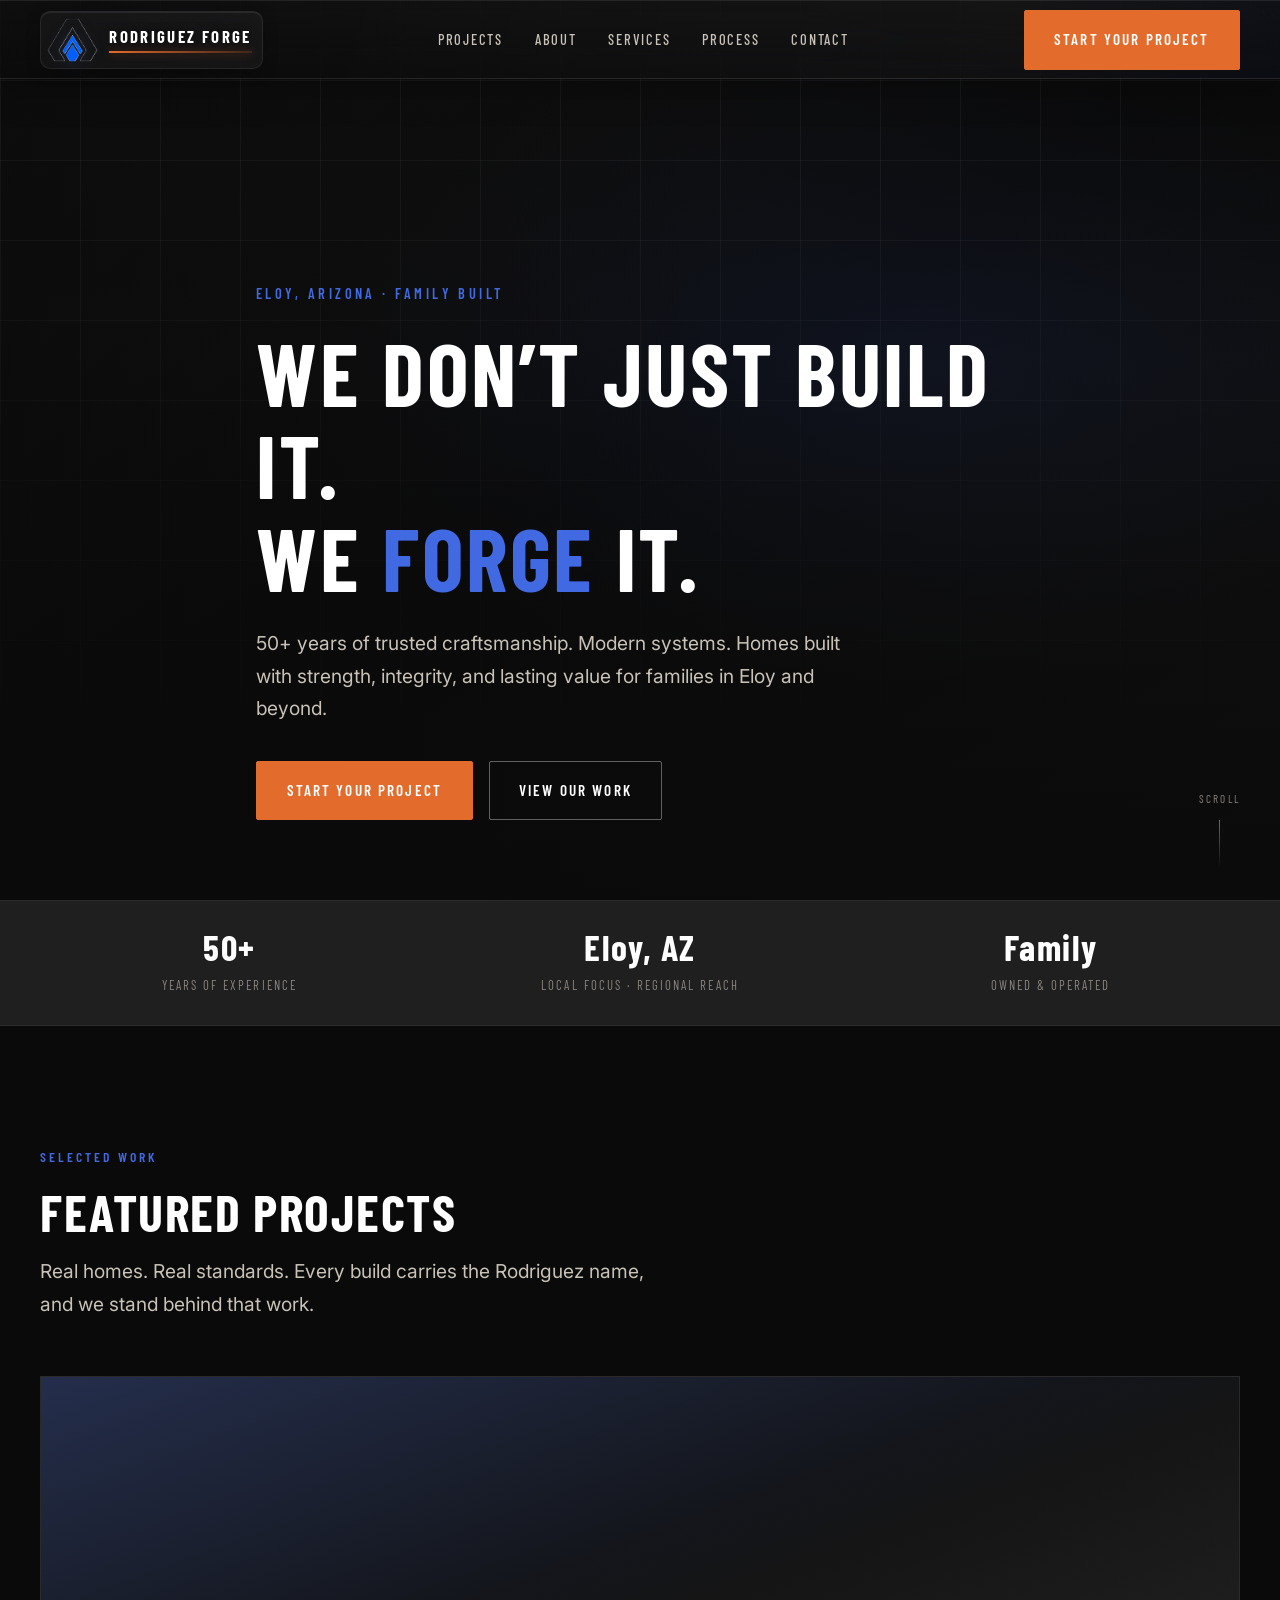
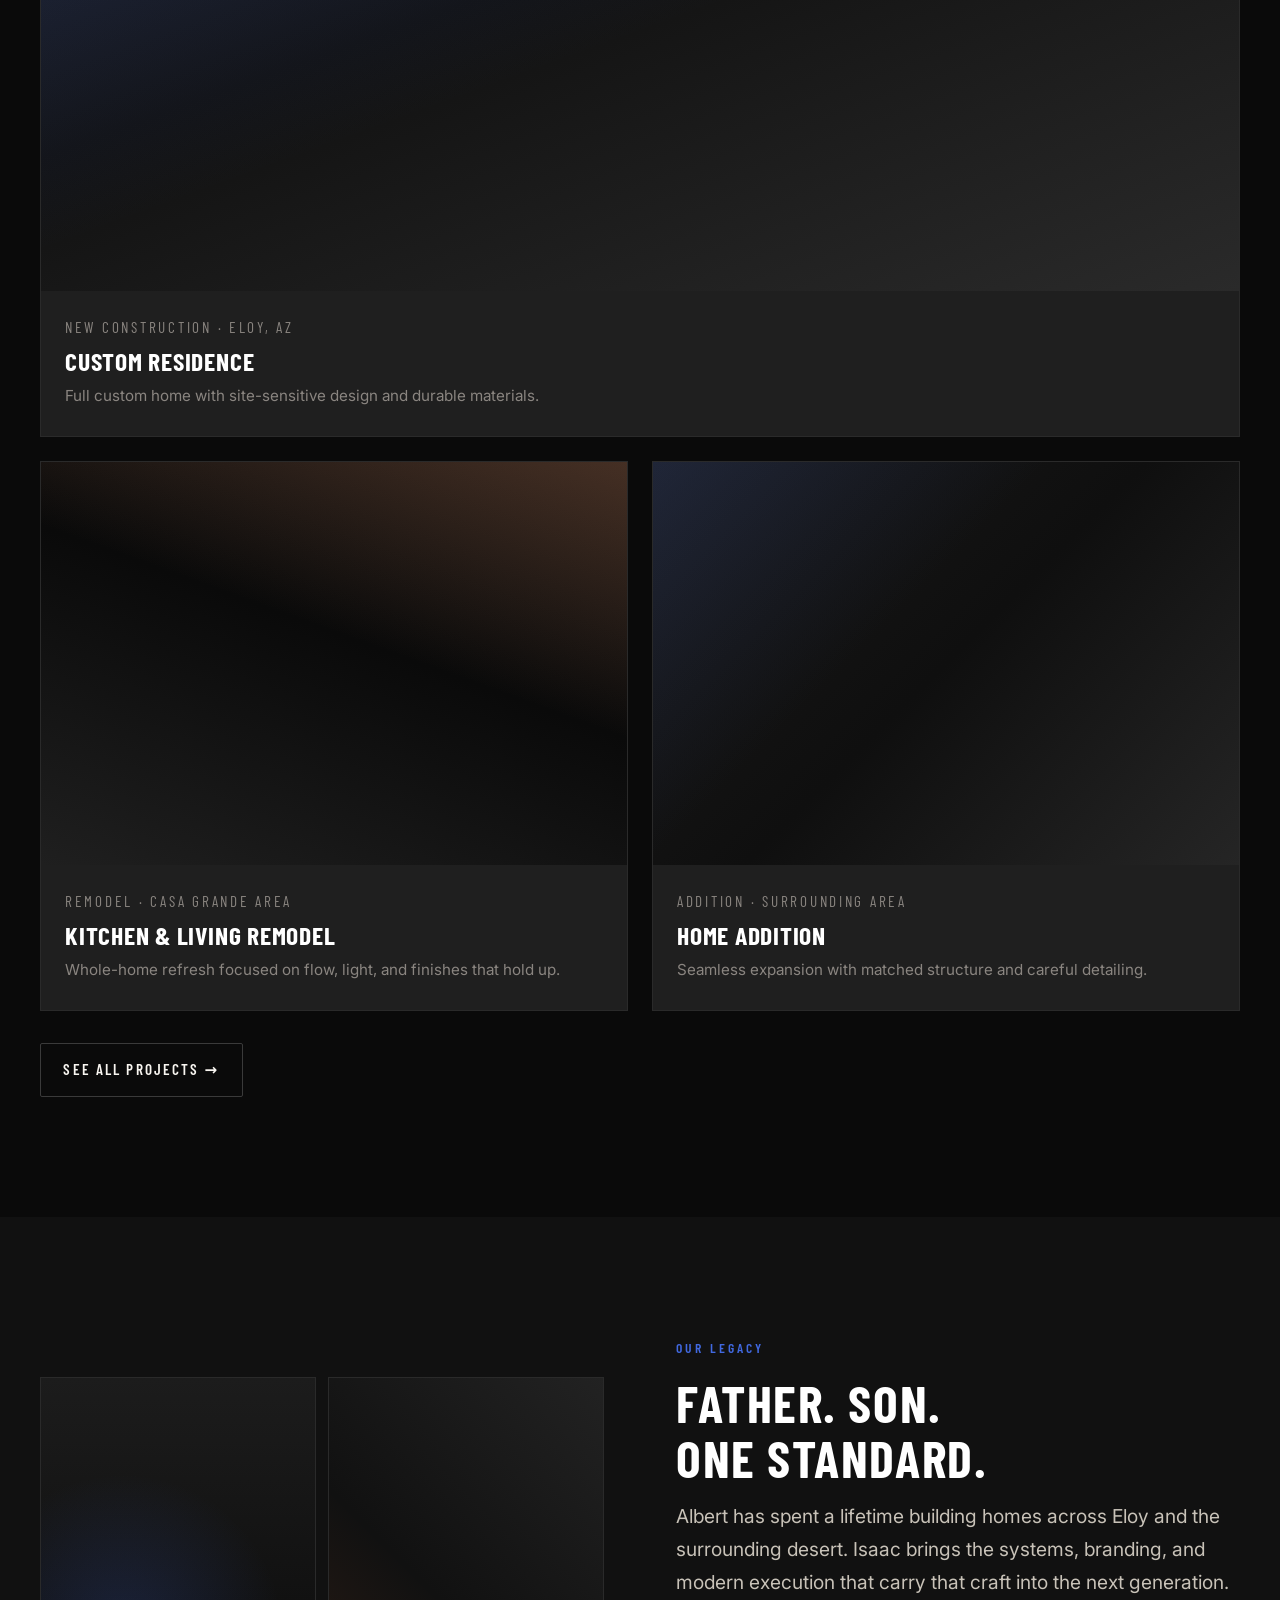
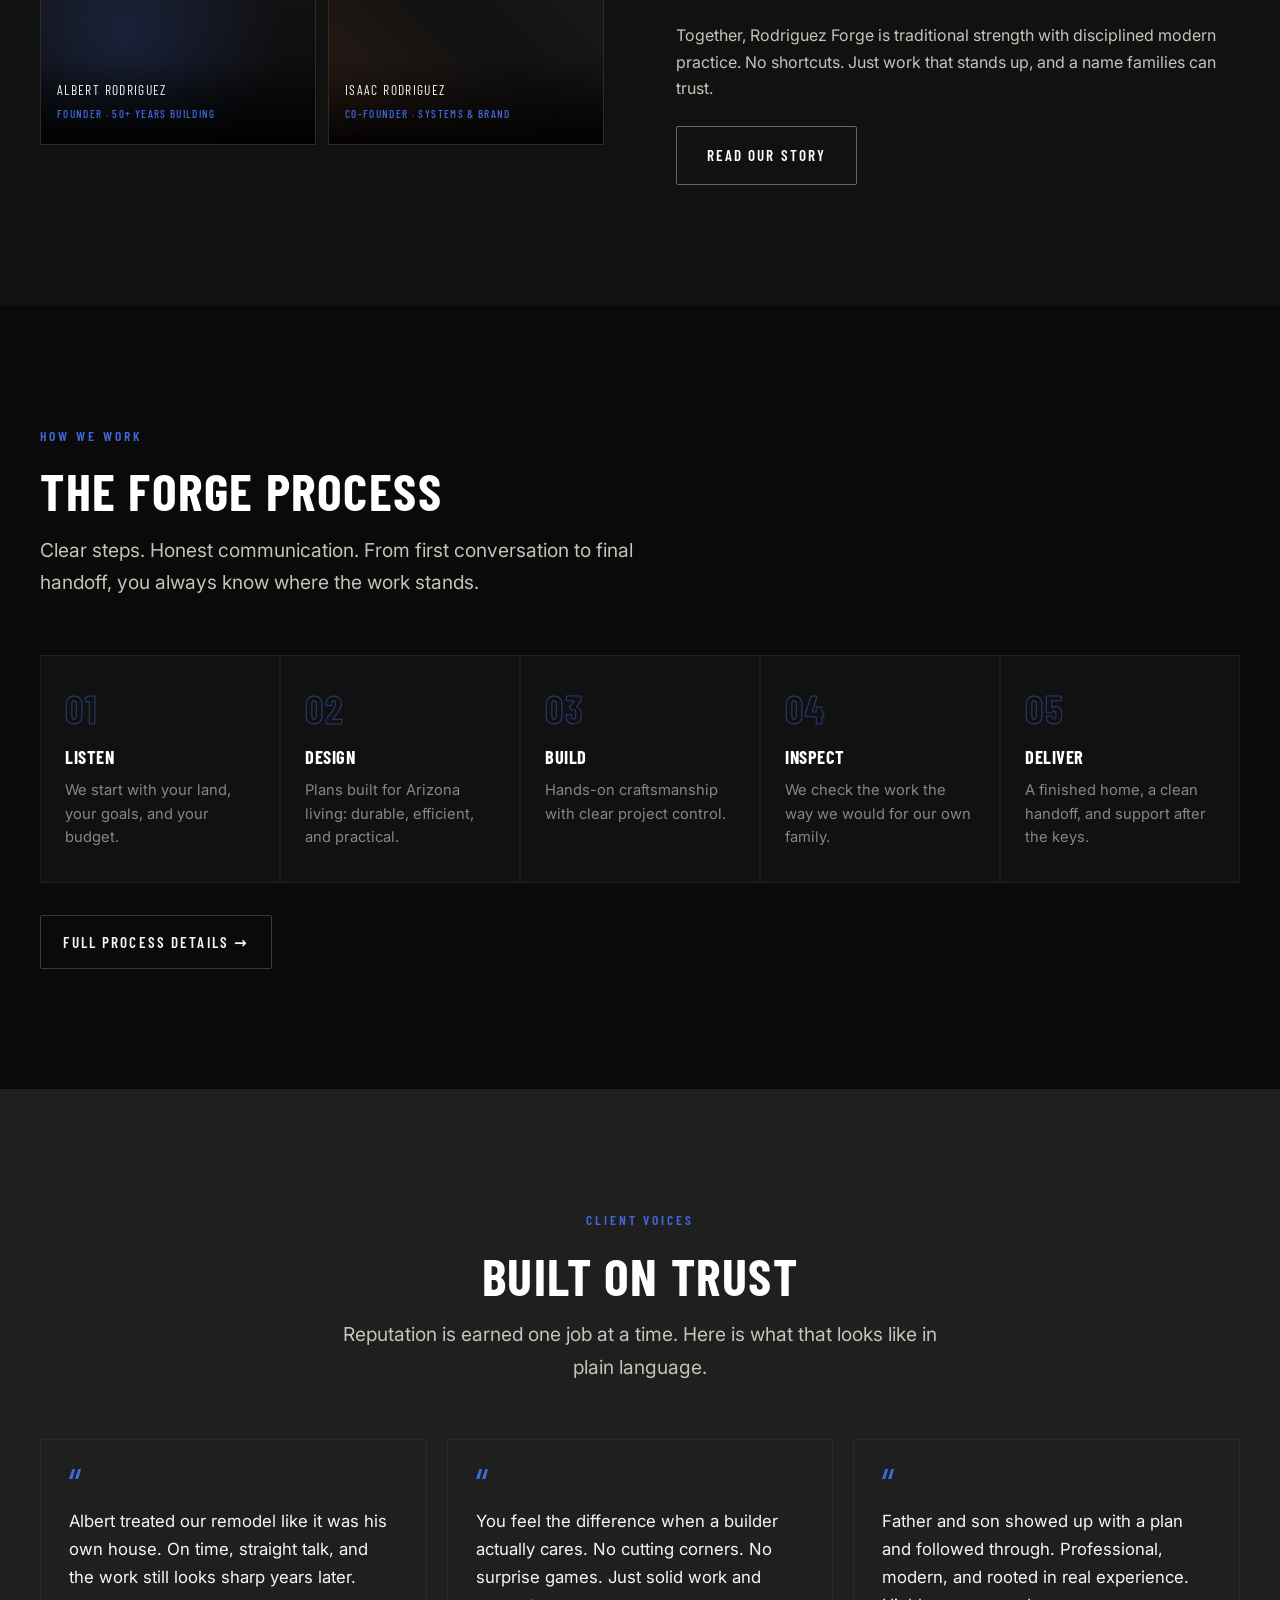
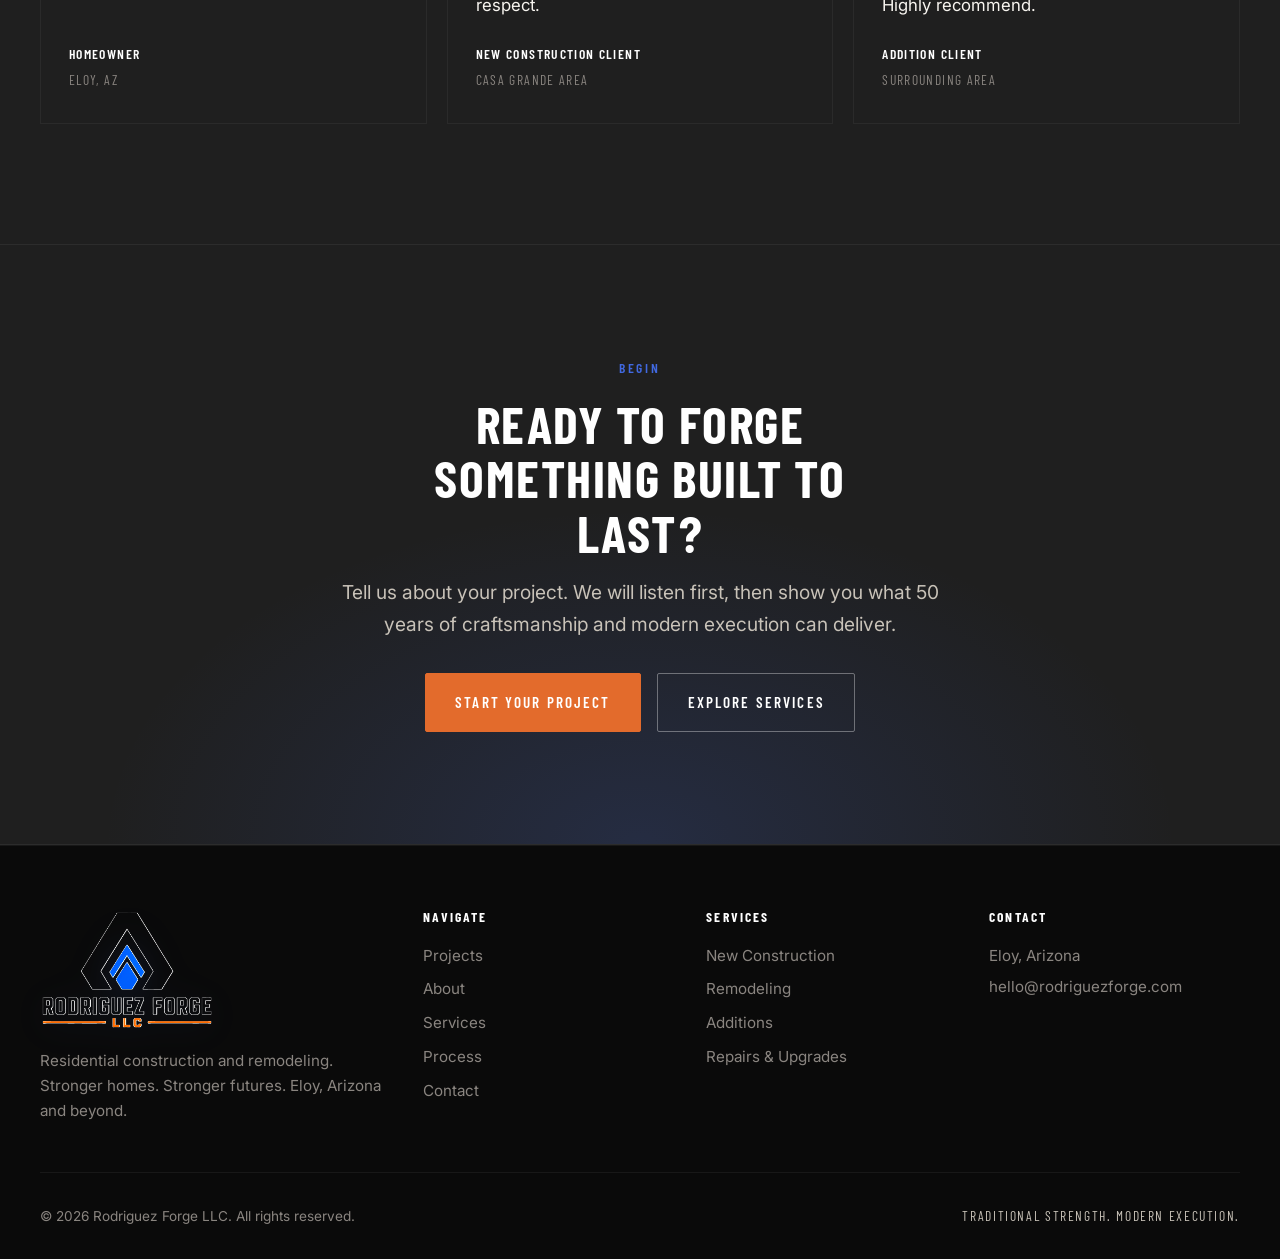
==== index.html @ 157f922b "Initial commit: Rodriguez Forge website Premium multi-page site for Rodriguez Forge LLC with brand a" ====
<!DOCTYPE html>
<html lang="en">
  <head>
    <meta charset="UTF-8" />
    <meta name="viewport" content="width=device-width, initial-scale=1.0" />
    <title>Rodriguez Forge LLC | Residential Construction & Remodeling · Eloy, AZ</title>
    <meta
      name="description"
      content="Rodriguez Forge builds stronger homes and stronger futures in Eloy, Arizona. 50+ years of trusted craftsmanship with modern execution."
    />
    <meta name="theme-color" content="#0A0A0A" />
    <link rel="icon" href="assets/logo/favicon.png" type="image/png" />
    <link rel="preconnect" href="https://fonts.googleapis.com" />
    <link rel="preconnect" href="https://fonts.gstatic.com" crossorigin />
    <link
      href="https://fonts.googleapis.com/css2?family=Barlow+Condensed:wght@500;600;700&family=Inter:wght@400;500;600&display=swap"
      rel="stylesheet"
    />
    <link rel="stylesheet" href="css/styles.css" />
    <meta property="og:title" content="Rodriguez Forge LLC" />
    <meta
      property="og:description"
      content="We don’t just build it. We forge it. Residential construction and remodeling in Eloy, Arizona."
    />
    <meta property="og:type" content="website" />
    <meta property="og:url" content="https://rodriguezforge.com" />
  </head>
  <body>
    <div class="site-intro" role="dialog" aria-label="Loading Rodriguez Forge">
      <div class="site-intro__inner">
        <img class="site-intro__mark" src="assets/logo/emblem.png" alt="" width="120" height="100" />
        <div class="site-intro__type" aria-live="polite"></div>
        <div class="site-intro__line" aria-hidden="true"></div>
      </div>
    </div>

    <header class="site-header">
      <div class="container nav">
        <a class="nav__logo" href="index.html" aria-label="Rodriguez Forge home">
          <img src="assets/logo/emblem.png" alt="" width="48" height="48" />
          <span class="nav__logo-text">Rodriguez Forge</span>
        </a>
        <nav class="nav__links" aria-label="Primary">
          <a href="projects.html" data-nav>Projects</a>
          <a href="about.html" data-nav>About</a>
          <a href="services.html" data-nav>Services</a>
          <a href="process.html" data-nav>Process</a>
          <a href="contact.html" data-nav>Contact</a>
        </nav>
        <a class="btn btn--primary nav__cta" href="contact.html">Start Your Project</a>
        <button class="nav__toggle" type="button" aria-label="Open menu" aria-expanded="false">
          <span></span><span></span><span></span>
        </button>
      </div>
      <nav class="nav__mobile" aria-label="Mobile">
        <a href="index.html" data-nav>Home</a>
        <a href="projects.html" data-nav>Projects</a>
        <a href="about.html" data-nav>About</a>
        <a href="services.html" data-nav>Services</a>
        <a href="process.html" data-nav>Process</a>
        <a href="contact.html" data-nav>Contact</a>
        <a class="btn btn--primary" href="contact.html">Start Your Project</a>
      </nav>
    </header>

    <main class="page-enter">
      <section class="hero" aria-label="Introduction">
        <div class="hero__bg" aria-hidden="true">
          <div class="hero__bg-image"></div>
          <div class="hero__grid"></div>
          <div class="hero__fx"></div>
        </div>
        <div class="container hero__content">
          <p class="hero__tagline">Eloy, Arizona · Family Built</p>
          <h1>
            We don’t just build it.<br />
            We <em>forge</em> it.
          </h1>
          <p class="lead">
            50+ years of trusted craftsmanship. Modern systems. Homes built with strength,
            integrity, and lasting value for families in Eloy and beyond.
          </p>
          <div class="btn-row">
            <a class="btn btn--primary" href="contact.html">Start Your Project</a>
            <a class="btn btn--secondary" href="projects.html">View Our Work</a>
          </div>
        </div>
        <div class="hero__scroll" aria-hidden="true">
          <span>Scroll</span>
          <div class="hero__scroll-line"></div>
        </div>
      </section>

      <section class="trust-bar" aria-label="Company highlights">
        <div class="container trust-bar__grid">
          <div class="trust-item">
            <strong>50+</strong>
            <span>Years of Experience</span>
          </div>
          <div class="trust-item">
            <strong>Eloy, AZ</strong>
            <span>Local Focus · Regional Reach</span>
          </div>
          <div class="trust-item">
            <strong>Family</strong>
            <span>Owned & Operated</span>
          </div>
        </div>
      </section>

      <section class="section" aria-labelledby="projects-heading">
        <div class="container">
          <div class="section-head reveal">
            <span class="eyebrow">Selected Work</span>
            <h2 id="projects-heading">Featured Projects</h2>
            <p class="lead">
              Real homes. Real standards. Every build carries the Rodriguez name, and we stand
              behind that work.
            </p>
          </div>
          <div class="projects-grid projects-grid--featured">
            <article class="project-card reveal">
              <div class="project-card__media">
                <div class="ph ph--1"></div>
              </div>
              <div class="project-card__body">
                <p class="project-card__meta">New Construction · Eloy, AZ</p>
                <h3>Custom Residence</h3>
                <p>Full custom home with site-sensitive design and durable materials.</p>
              </div>
              <a class="project-card__link" href="project.html?id=custom-residence" aria-label="View Custom Residence"></a>
            </article>
            <article class="project-card reveal reveal-delay-1">
              <div class="project-card__media">
                <div class="ph ph--2"></div>
              </div>
              <div class="project-card__body">
                <p class="project-card__meta">Remodel · Casa Grande Area</p>
                <h3>Kitchen & Living Remodel</h3>
                <p>Whole-home refresh focused on flow, light, and finishes that hold up.</p>
              </div>
              <a class="project-card__link" href="project.html?id=kitchen-living" aria-label="View Kitchen and Living Remodel"></a>
            </article>
            <article class="project-card reveal reveal-delay-2">
              <div class="project-card__media">
                <div class="ph ph--3"></div>
              </div>
              <div class="project-card__body">
                <p class="project-card__meta">Addition · Surrounding Area</p>
                <h3>Home Addition</h3>
                <p>Seamless expansion with matched structure and careful detailing.</p>
              </div>
              <a class="project-card__link" href="project.html?id=home-addition" aria-label="View Home Addition"></a>
            </article>
          </div>
          <div class="mt-4 reveal">
            <a class="btn btn--ghost" href="projects.html">See All Projects →</a>
          </div>
        </div>
      </section>

      <section class="section bg-black-2" aria-labelledby="story-heading">
        <div class="container split">
          <div class="split__media split__media--duo reveal">
            <div class="portrait">
              <div class="ph ph--4" style="height: 100%"></div>
              <div class="portrait__label">
                Albert Rodriguez
                <small>Founder · 50+ Years Building</small>
              </div>
            </div>
            <div class="portrait">
              <div class="ph ph--5" style="height: 100%"></div>
              <div class="portrait__label">
                Isaac Rodriguez
                <small>Co-Founder · Systems & Brand</small>
              </div>
            </div>
          </div>
          <div class="split__content reveal reveal-delay-1">
            <span class="eyebrow">Our Legacy</span>
            <h2 id="story-heading">Father. Son.<br />One standard.</h2>
            <p class="lead">
              Albert has spent a lifetime building homes across Eloy and the surrounding desert.
              Isaac brings the systems, branding, and modern execution that carry that craft into
              the next generation.
            </p>
            <p>
              Together, Rodriguez Forge is traditional strength with disciplined modern practice.
              No shortcuts. Just work that stands up, and a name families can trust.
            </p>
            <div class="mt-3">
              <a class="btn btn--secondary" href="about.html">Read Our Story</a>
            </div>
          </div>
        </div>
      </section>

      <section class="section" aria-labelledby="process-heading">
        <div class="container">
          <div class="section-head reveal">
            <span class="eyebrow">How We Work</span>
            <h2 id="process-heading">The Forge Process</h2>
            <p class="lead">
              Clear steps. Honest communication. From first conversation to final handoff, you always
              know where the work stands.
            </p>
          </div>
          <div class="process-steps">
            <article class="process-step reveal">
              <h3>Listen</h3>
              <p>We start with your land, your goals, and your budget.</p>
            </article>
            <article class="process-step reveal reveal-delay-1">
              <h3>Design</h3>
              <p>Plans built for Arizona living: durable, efficient, and practical.</p>
            </article>
            <article class="process-step reveal reveal-delay-2">
              <h3>Build</h3>
              <p>Hands-on craftsmanship with clear project control.</p>
            </article>
            <article class="process-step reveal reveal-delay-3">
              <h3>Inspect</h3>
              <p>We check the work the way we would for our own family.</p>
            </article>
            <article class="process-step reveal reveal-delay-4">
              <h3>Deliver</h3>
              <p>A finished home, a clean handoff, and support after the keys.</p>
            </article>
          </div>
          <div class="mt-4 reveal">
            <a class="btn btn--ghost" href="process.html">Full Process Details →</a>
          </div>
        </div>
      </section>

      <section class="section bg-steel" aria-labelledby="testimonials-heading">
        <div class="container">
          <div class="section-head section-head--center reveal">
            <span class="eyebrow">Client Voices</span>
            <h2 id="testimonials-heading">Built on Trust</h2>
            <p class="lead" style="margin-inline: auto">
              Reputation is earned one job at a time. Here is what that looks like in plain language.
            </p>
          </div>
          <div class="testimonials">
            <article class="testimonial reveal">
              <blockquote>
                Albert treated our remodel like it was his own house. On time, straight talk, and the
                work still looks sharp years later.
              </blockquote>
              <footer>
                <strong>Homeowner</strong>
                Eloy, AZ
              </footer>
            </article>
            <article class="testimonial reveal reveal-delay-1">
              <blockquote>
                You feel the difference when a builder actually cares. No cutting corners. No surprise
                games. Just solid work and respect.
              </blockquote>
              <footer>
                <strong>New Construction Client</strong>
                Casa Grande Area
              </footer>
            </article>
            <article class="testimonial reveal reveal-delay-2">
              <blockquote>
                Father and son showed up with a plan and followed through. Professional, modern, and
                rooted in real experience. Highly recommend.
              </blockquote>
              <footer>
                <strong>Addition Client</strong>
                Surrounding Area
              </footer>
            </article>
          </div>
        </div>
      </section>

      <section class="cta-band" aria-labelledby="cta-heading">
        <div class="container">
          <span class="eyebrow">Begin</span>
          <h2 id="cta-heading">Ready to forge something built to last?</h2>
          <p class="lead">
            Tell us about your project. We will listen first, then show you what 50 years of
            craftsmanship and modern execution can deliver.
          </p>
          <div class="btn-row">
            <a class="btn btn--primary" href="contact.html">Start Your Project</a>
            <a class="btn btn--secondary" href="services.html">Explore Services</a>
          </div>
        </div>
      </section>
    </main>

    <footer class="site-footer">
      <div class="container">
        <div class="footer-grid">
          <div class="footer-brand">
            <img src="assets/logo/logo-full.png" alt="Rodriguez Forge LLC" width="200" height="140" />
            <p>
              Residential construction and remodeling. Stronger homes. Stronger futures. Eloy,
              Arizona and beyond.
            </p>
          </div>
          <div class="footer-col">
            <h4>Navigate</h4>
            <a href="projects.html">Projects</a>
            <a href="about.html">About</a>
            <a href="services.html">Services</a>
            <a href="process.html">Process</a>
            <a href="contact.html">Contact</a>
          </div>
          <div class="footer-col">
            <h4>Services</h4>
            <a href="services.html">New Construction</a>
            <a href="services.html">Remodeling</a>
            <a href="services.html">Additions</a>
            <a href="services.html">Repairs & Upgrades</a>
          </div>
          <div class="footer-col">
            <h4>Contact</h4>
            <p>Eloy, Arizona</p>
            <p><a href="mailto:hello@rodriguezforge.com">hello@rodriguezforge.com</a></p>
          </div>
        </div>
        <div class="footer-bottom">
          <p>© <span data-year></span> Rodriguez Forge LLC. All rights reserved.</p>
          <p class="footer-tagline">Traditional strength. Modern execution.</p>
        </div>
      </div>
    </footer>

    <script src="js/main.js"></script>
  </body>
</html>
---- css/styles.css ----
/* ============================================================
   Rodriguez Forge LLC — Design System
   ============================================================ */

:root {
  --black: #0a0a0a;
  --black-2: #111111;
  --steel: #1f1f1f;
  --steel-2: #2a2a2a;
  --steel-3: #3a3a3a;
  --white: #ffffff;
  --warm: #f8f5f0;
  --warm-muted: #c8c2b8;
  --muted: #8a8580;
  --blue: #4169e1;
  --blue-hover: #5a7eef;
  --blue-glow: rgba(65, 105, 225, 0.55);
  --blue-dim: rgba(65, 105, 225, 0.12);
  --orange: #e36b2c;
  --orange-hover: #f07a3d;
  --orange-dim: rgba(227, 107, 44, 0.12);

  --font-display: "Barlow Condensed", "Oswald", system-ui, sans-serif;
  --font-body: "Inter", system-ui, -apple-system, sans-serif;

  --nav-h: 80px;
  --container: 1200px;
  --container-wide: 1400px;
  --ease: cubic-bezier(0.22, 1, 0.36, 1);
  --radius: 2px;
}

*,
*::before,
*::after {
  box-sizing: border-box;
  margin: 0;
  padding: 0;
}

html {
  scroll-behavior: smooth;
  -webkit-text-size-adjust: 100%;
}

body {
  font-family: var(--font-body);
  font-size: 1rem;
  line-height: 1.65;
  color: var(--warm);
  background: var(--black);
  -webkit-font-smoothing: antialiased;
  -moz-osx-font-smoothing: grayscale;
  overflow-x: hidden;
}

body.is-intro-locked {
  overflow: hidden;
}

img {
  max-width: 100%;
  height: auto;
  display: block;
}

a {
  color: inherit;
  text-decoration: none;
}

ul,
ol {
  list-style: none;
}

button,
input,
textarea,
select {
  font: inherit;
  color: inherit;
  border: none;
  background: none;
}

button {
  cursor: pointer;
}

/* Typography */
h1,
h2,
h3,
h4 {
  font-family: var(--font-display);
  font-weight: 700;
  letter-spacing: 0.03em;
  text-transform: uppercase;
  line-height: 1.05;
  color: var(--white);
}

h1 {
  font-size: clamp(2.75rem, 7vw, 5.5rem);
}

h2 {
  font-size: clamp(2rem, 4.5vw, 3.25rem);
}

h3 {
  font-size: clamp(1.25rem, 2vw, 1.6rem);
}

.lead {
  font-size: clamp(1.05rem, 1.5vw, 1.2rem);
  color: var(--warm-muted);
  line-height: 1.7;
  max-width: 38rem;
}

.eyebrow {
  font-family: var(--font-display);
  font-size: 0.85rem;
  font-weight: 600;
  letter-spacing: 0.22em;
  text-transform: uppercase;
  color: var(--blue);
  margin-bottom: 1rem;
  display: block;
}

/* Layout */
.container {
  width: min(100% - 2.5rem, var(--container));
  margin-inline: auto;
}

.section {
  padding: clamp(4.5rem, 10vw, 7.5rem) 0;
}

.section-head {
  margin-bottom: clamp(2.5rem, 5vw, 3.5rem);
  max-width: 40rem;
}

.section-head--center {
  text-align: center;
  margin-inline: auto;
}

.section-head h2 {
  margin-bottom: 1rem;
}

/* Buttons */
.btn {
  display: inline-flex;
  align-items: center;
  justify-content: center;
  gap: 0.6rem;
  font-family: var(--font-display);
  font-size: 0.95rem;
  font-weight: 600;
  letter-spacing: 0.14em;
  text-transform: uppercase;
  padding: 1rem 1.85rem;
  border: 1px solid transparent;
  border-radius: var(--radius);
  transition: background 0.3s var(--ease), color 0.3s var(--ease),
    border-color 0.3s var(--ease), transform 0.3s var(--ease),
    box-shadow 0.35s var(--ease);
  white-space: nowrap;
  position: relative;
}

.btn:hover {
  transform: translateY(-1px);
}

.btn--primary {
  background: var(--orange);
  color: var(--white);
  border-color: var(--orange);
}

.btn--primary:hover {
  background: var(--orange-hover);
  border-color: var(--orange-hover);
  box-shadow: 0 0 0 1px rgba(227, 107, 44, 0.35), 0 0 28px rgba(227, 107, 44, 0.35);
}

.btn--secondary {
  background: transparent;
  color: var(--white);
  border-color: rgba(255, 255, 255, 0.35);
}

.btn--secondary:hover {
  border-color: var(--blue);
  background: rgba(65, 105, 225, 0.08);
  box-shadow: 0 0 0 1px rgba(65, 105, 225, 0.35), 0 0 24px rgba(65, 105, 225, 0.25);
}

.btn--ghost {
  background: transparent;
  color: var(--warm);
  border-color: var(--steel-3);
  padding: 0.85rem 1.4rem;
}

.btn--ghost:hover {
  border-color: var(--blue);
  color: var(--white);
  box-shadow: 0 0 20px rgba(65, 105, 225, 0.25);
}

.btn--full {
  width: 100%;
}

.btn-row {
  display: flex;
  flex-wrap: wrap;
  gap: 1rem;
}

/* ========== INTRO LOADER (clean / modern) ========== */
.site-intro {
  position: fixed;
  inset: 0;
  z-index: 10000;
  display: flex;
  align-items: center;
  justify-content: center;
  background: #050505;
  opacity: 1;
  visibility: visible;
  /* Whole overlay crossfades with the page — no black hold */
  transition:
    opacity 1.15s cubic-bezier(0.4, 0, 0.2, 1),
    visibility 1.15s cubic-bezier(0.4, 0, 0.2, 1);
}

.site-intro.is-done {
  opacity: 0;
  visibility: hidden;
  pointer-events: none;
}

.site-intro__inner {
  text-align: center;
  padding: 2rem;
  opacity: 0;
  transform: translateY(10px);
  animation: introInnerIn 1s cubic-bezier(0.22, 1, 0.36, 1) 0.05s forwards;
  /* Fade with the overlay — do not blank to black early */
  transition: opacity 1.15s cubic-bezier(0.4, 0, 0.2, 1),
    transform 1.15s cubic-bezier(0.4, 0, 0.2, 1);
}

.site-intro.is-done .site-intro__inner {
  opacity: 0;
  transform: translateY(-6px);
}

.site-intro__mark {
  width: min(100px, 24vw);
  height: auto;
  margin: 0 auto 1.5rem;
  opacity: 0;
  filter: drop-shadow(0 0 24px rgba(65, 105, 225, 0.25));
  animation: introMark 1.1s cubic-bezier(0.22, 1, 0.36, 1) 0.2s forwards;
}

.site-intro__type {
  font-family: var(--font-display);
  font-weight: 700;
  font-size: clamp(1.45rem, 4.5vw, 2.4rem);
  letter-spacing: 0.22em;
  text-transform: uppercase;
  color: var(--white);
  min-height: 1.2em;
  font-feature-settings: "kern" 1;
}

.site-intro__type .cursor {
  display: inline-block;
  width: 1.5px;
  height: 0.85em;
  background: var(--orange);
  margin-left: 3px;
  vertical-align: -0.04em;
  opacity: 0.9;
  animation: blink 1s ease-in-out infinite;
}

.site-intro__line {
  width: 0;
  height: 1.5px;
  background: linear-gradient(90deg, transparent, var(--orange), transparent);
  margin: 1.25rem auto 0;
  opacity: 0.95;
  transition: width 0.85s cubic-bezier(0.22, 1, 0.36, 1);
}

.site-intro__line.is-on {
  width: min(180px, 42vw);
}

@keyframes introInnerIn {
  to {
    opacity: 1;
    transform: none;
  }
}

@keyframes introMark {
  from {
    opacity: 0;
    transform: scale(0.94);
  }
  to {
    opacity: 1;
    transform: scale(1);
  }
}

@keyframes blink {
  0%,
  100% {
    opacity: 0.15;
  }
  50% {
    opacity: 1;
  }
}

/* Site content crossfades with intro (same timing) */
main.page-enter {
  opacity: 0;
  transform: translateY(10px);
  transition:
    opacity 1.15s cubic-bezier(0.4, 0, 0.2, 1),
    transform 1.15s cubic-bezier(0.4, 0, 0.2, 1);
}

body.is-ready main.page-enter {
  opacity: 1;
  transform: none;
}

/* Navigation — liquid glass bar (fades in with page after intro) */
.site-header {
  position: fixed;
  inset: 0 0 auto 0;
  z-index: 1000;
  height: var(--nav-h);
  border-bottom: 1px solid transparent;
  background: transparent;
  opacity: 0;
  transition:
    opacity 1.15s cubic-bezier(0.4, 0, 0.2, 1),
    background 0.5s var(--ease),
    border-color 0.5s var(--ease),
    box-shadow 0.5s var(--ease),
    backdrop-filter 0.5s var(--ease),
    -webkit-backdrop-filter 0.5s var(--ease);
}

body.is-ready .site-header {
  opacity: 1;
}

/* Always a subtle glass strip; stronger when scrolled */
.site-header::before {
  content: "";
  position: absolute;
  inset: 0;
  z-index: -1;
  background: linear-gradient(
    180deg,
    rgba(16, 16, 18, 0.72) 0%,
    rgba(10, 10, 12, 0.55) 100%
  );
  backdrop-filter: blur(22px) saturate(180%);
  -webkit-backdrop-filter: blur(22px) saturate(180%);
  border-bottom: 1px solid rgba(255, 255, 255, 0.09);
  box-shadow:
    inset 0 1px 0 rgba(255, 255, 255, 0.08),
    0 10px 36px rgba(0, 0, 0, 0.28);
  opacity: 1;
  transition: opacity 0.45s var(--ease), background 0.45s var(--ease),
    box-shadow 0.45s var(--ease);
}

.site-header.is-scrolled::before {
  background: linear-gradient(
    180deg,
    rgba(12, 12, 14, 0.88) 0%,
    rgba(8, 8, 10, 0.78) 100%
  );
  border-bottom-color: rgba(255, 255, 255, 0.12);
  box-shadow:
    inset 0 1px 0 rgba(255, 255, 255, 0.1),
    0 14px 44px rgba(0, 0, 0, 0.42),
    0 0 0 1px rgba(65, 105, 225, 0.06);
}

/* Liquid highlight sheen across glass */
.site-header::after {
  content: "";
  position: absolute;
  inset: 0;
  z-index: -1;
  pointer-events: none;
  background: linear-gradient(
    105deg,
    transparent 0%,
    rgba(255, 255, 255, 0.04) 40%,
    rgba(65, 105, 225, 0.06) 50%,
    rgba(255, 255, 255, 0.03) 60%,
    transparent 100%
  );
  background-size: 200% 100%;
  opacity: 0.7;
  animation: glassSheen 14s ease-in-out infinite;
}

@keyframes glassSheen {
  0%,
  100% {
    background-position: 100% 0;
  }
  50% {
    background-position: 0% 0;
  }
}

.nav {
  height: var(--nav-h);
  display: flex;
  align-items: center;
  justify-content: space-between;
  gap: 1.5rem;
  position: relative;
}

.nav__logo {
  display: flex;
  align-items: center;
  gap: 0.7rem;
  flex-shrink: 0;
  z-index: 1001;
  padding: 0.35rem 0.65rem 0.35rem 0.35rem;
  border-radius: 10px;
  background: rgba(255, 255, 255, 0.04);
  border: 1px solid rgba(255, 255, 255, 0.08);
  box-shadow:
    inset 0 1px 0 rgba(255, 255, 255, 0.08),
    0 4px 16px rgba(0, 0, 0, 0.2);
  backdrop-filter: blur(12px);
  -webkit-backdrop-filter: blur(12px);
  transition: border-color 0.3s var(--ease), box-shadow 0.3s var(--ease),
    background 0.3s var(--ease);
}

.nav__logo:hover {
  border-color: rgba(65, 105, 225, 0.35);
  background: rgba(255, 255, 255, 0.06);
  box-shadow:
    inset 0 1px 0 rgba(255, 255, 255, 0.1),
    0 0 24px rgba(65, 105, 225, 0.15);
}

.nav__logo img {
  height: 44px;
  width: auto;
  object-fit: contain;
  filter: brightness(1.15) contrast(1.08) drop-shadow(0 0 8px rgba(65, 105, 225, 0.25));
}

.nav__logo-text {
  font-family: var(--font-display);
  font-weight: 700;
  font-size: 1.05rem;
  letter-spacing: 0.14em;
  text-transform: uppercase;
  line-height: 1.15;
  position: relative;
  padding-bottom: 0.45rem;
  color: var(--white);
  text-shadow: 0 1px 12px rgba(0, 0, 0, 0.45);
}

/* Orange brand trim under name */
.nav__logo-text::after {
  content: "";
  position: absolute;
  left: 0;
  bottom: 0;
  width: 100%;
  height: 2px;
  background: linear-gradient(90deg, var(--orange), rgba(227, 107, 44, 0.2));
  box-shadow: 0 0 10px rgba(227, 107, 44, 0.45);
}

@media (max-width: 420px) {
  .nav__logo-text {
    font-size: 0.85rem;
    letter-spacing: 0.1em;
  }

  .nav__logo img {
    height: 38px;
  }

  .nav__logo {
    padding: 0.3rem 0.5rem 0.3rem 0.3rem;
  }
}

.nav__links {
  display: none;
  align-items: center;
  gap: 2rem;
}

.nav__links a {
  font-family: var(--font-display);
  font-size: 0.9rem;
  font-weight: 500;
  letter-spacing: 0.12em;
  text-transform: uppercase;
  color: var(--warm-muted);
  transition: color 0.25s var(--ease), text-shadow 0.3s var(--ease);
  position: relative;
  padding: 0.35rem 0;
}

.nav__links a::after {
  content: "";
  position: absolute;
  left: 0;
  right: 0;
  bottom: 0;
  height: 2px;
  background: var(--blue);
  transform: scaleX(0);
  transform-origin: left;
  transition: transform 0.3s var(--ease);
  box-shadow: 0 0 12px var(--blue-glow);
}

.nav__links a:hover,
.nav__links a.is-active {
  color: var(--white);
  text-shadow: 0 0 18px rgba(65, 105, 225, 0.55);
}

.nav__links a:hover::after,
.nav__links a.is-active::after {
  transform: scaleX(1);
}

.nav__cta {
  display: none;
}

.nav__toggle {
  display: flex;
  flex-direction: column;
  justify-content: center;
  gap: 6px;
  width: 44px;
  height: 44px;
  z-index: 1001;
}

.nav__toggle span {
  display: block;
  height: 2px;
  width: 24px;
  background: var(--white);
  transition: transform 0.3s var(--ease), opacity 0.3s var(--ease);
  margin-left: auto;
}

.nav__toggle[aria-expanded="true"] span:nth-child(1) {
  transform: translateY(8px) rotate(45deg);
}

.nav__toggle[aria-expanded="true"] span:nth-child(2) {
  opacity: 0;
}

.nav__toggle[aria-expanded="true"] span:nth-child(3) {
  transform: translateY(-8px) rotate(-45deg);
}

.nav__mobile {
  position: fixed;
  inset: 0;
  background: rgba(10, 10, 10, 0.98);
  display: flex;
  flex-direction: column;
  justify-content: center;
  align-items: center;
  gap: 1.75rem;
  opacity: 0;
  visibility: hidden;
  transition: opacity 0.35s var(--ease), visibility 0.35s var(--ease);
  z-index: 999;
}

.nav__mobile.is-open {
  opacity: 1;
  visibility: visible;
}

.nav__mobile a {
  font-family: var(--font-display);
  font-size: 1.75rem;
  font-weight: 600;
  letter-spacing: 0.14em;
  text-transform: uppercase;
  color: var(--warm-muted);
  transition: color 0.25s, text-shadow 0.25s;
}

.nav__mobile a:hover,
.nav__mobile a.is-active {
  color: var(--white);
  text-shadow: 0 0 20px rgba(65, 105, 225, 0.6);
}

@media (min-width: 960px) {
  .nav__links,
  .nav__cta {
    display: flex;
  }

  .nav__toggle {
    display: none;
  }
}

/* Hero + living grid */
.hero {
  position: relative;
  min-height: 100svh;
  display: flex;
  align-items: flex-end;
  padding: calc(var(--nav-h) + 2rem) 0 5rem;
  overflow: hidden;
}

.hero__bg {
  position: absolute;
  inset: 0;
  z-index: 0;
}

.hero__bg-image {
  position: absolute;
  inset: 0;
  background:
    linear-gradient(180deg, rgba(10, 10, 10, 0.55) 0%, rgba(10, 10, 10, 0.35) 40%, rgba(10, 10, 10, 0.92) 100%),
    linear-gradient(90deg, rgba(10, 10, 10, 0.7) 0%, transparent 55%),
    radial-gradient(ellipse 80% 60% at 70% 40%, rgba(65, 105, 225, 0.15), transparent 60%),
    linear-gradient(145deg, #1a1a1a 0%, #0a0a0a 50%, #151515 100%);
}

/* Living grid — opacity only (no scale) so traces stay locked to lines */
.hero__grid {
  --grid-cell: 80px;
  position: absolute;
  inset: 0;
  background-image:
    linear-gradient(rgba(255, 255, 255, 0.055) 1px, transparent 1px),
    linear-gradient(90deg, rgba(255, 255, 255, 0.055) 1px, transparent 1px);
  background-size: var(--grid-cell) var(--grid-cell);
  background-position: 0 0;
  mask-image: linear-gradient(180deg, black 0%, transparent 88%);
  -webkit-mask-image: linear-gradient(180deg, black 0%, transparent 88%);
  pointer-events: none;
  animation: gridBreathe 8s ease-in-out infinite;
}

@keyframes gridBreathe {
  0%,
  100% {
    opacity: 0.5;
  }
  50% {
    opacity: 0.92;
  }
}

/* Traces live on the same layer geometry as the grid */
.hero__fx {
  --grid-cell: 80px;
  position: absolute;
  inset: 0;
  pointer-events: none;
  overflow: hidden;
  mask-image: linear-gradient(180deg, black 0%, transparent 88%);
  -webkit-mask-image: linear-gradient(180deg, black 0%, transparent 88%);
}

/* Plane-style streak: bright head + soft contrail, soft fade at exit */
.warp-line {
  position: absolute;
  left: 0;
  width: min(42vw, 520px);
  height: 2px;
  margin: 0;
  padding: 0;
  border-radius: 2px;
  /* Trail behind (left) → bright nose (right) as it flies L→R */
  background: linear-gradient(
    90deg,
    transparent 0%,
    rgba(65, 105, 225, 0) 8%,
    rgba(65, 105, 225, 0.12) 28%,
    rgba(100, 150, 255, 0.35) 55%,
    rgba(180, 205, 255, 0.7) 78%,
    rgba(255, 255, 255, 0.95) 92%,
    rgba(255, 255, 255, 0.5) 97%,
    transparent 100%
  );
  box-shadow:
    0 0 6px rgba(65, 105, 225, 0.45),
    0 0 18px rgba(65, 105, 225, 0.22),
    -12px 0 28px rgba(65, 105, 225, 0.12);
  opacity: 0;
  will-change: transform, opacity;
  animation: warpTrace var(--dur, 2.4s) cubic-bezier(0.4, 0, 0.2, 1) var(--delay, 0s) 1 forwards;
}

@keyframes warpTrace {
  0% {
    opacity: 0;
    transform: translateX(-100%);
  }
  8% {
    opacity: 1;
  }
  55% {
    opacity: 1;
  }
  /* Long soft tail-off — no snap */
  78% {
    opacity: 0.55;
  }
  92% {
    opacity: 0.18;
  }
  100% {
    opacity: 0;
    transform: translateX(calc(100vw + 40px));
  }
}

/* Page title typewriter */
.js-type-title {
  min-height: 1.15em;
}

.js-type-title .type-cursor {
  display: inline-block;
  width: 2px;
  height: 0.78em;
  margin-left: 4px;
  background: var(--orange);
  vertical-align: -0.02em;
  animation: blink 1s ease-in-out infinite;
}

.hero__content {
  position: relative;
  z-index: 1;
  max-width: 48rem;
}

.hero__tagline {
  font-family: var(--font-display);
  font-size: 0.9rem;
  font-weight: 600;
  letter-spacing: 0.24em;
  text-transform: uppercase;
  color: var(--blue);
  margin-bottom: 1.25rem;
}

.hero h1 {
  margin-bottom: 1.5rem;
}

.hero h1 em {
  font-style: normal;
  color: var(--blue);
}

.hero .lead {
  margin-bottom: 2.25rem;
  color: var(--warm-muted);
}

.hero__scroll {
  position: absolute;
  bottom: 2rem;
  right: 2.5rem;
  z-index: 2;
  display: none;
  flex-direction: column;
  align-items: center;
  gap: 0.75rem;
  font-family: var(--font-display);
  font-size: 0.7rem;
  letter-spacing: 0.2em;
  text-transform: uppercase;
  color: var(--muted);
  opacity: 1;
  transition: opacity 0.55s var(--ease), transform 0.55s var(--ease);
  pointer-events: none;
}

.hero__scroll.is-hidden {
  opacity: 0;
  transform: translateY(8px);
}

.hero__scroll-line {
  width: 1px;
  height: 48px;
  background: linear-gradient(180deg, var(--blue), transparent);
  animation: scrollPulse 2s ease-in-out infinite;
}

@keyframes scrollPulse {
  0%,
  100% {
    opacity: 0.4;
    transform: scaleY(0.8);
  }
  50% {
    opacity: 1;
    transform: scaleY(1);
  }
}

@media (min-width: 768px) {
  .hero__scroll {
    display: flex;
  }
}

/* Trust bar */
.trust-bar {
  background: var(--steel);
  border-block: 1px solid rgba(255, 255, 255, 0.06);
  padding: 1.75rem 0;
}

.trust-bar__grid {
  display: grid;
  grid-template-columns: 1fr;
  gap: 1.5rem;
  text-align: center;
}

.trust-item strong {
  display: block;
  font-family: var(--font-display);
  font-size: clamp(1.75rem, 3vw, 2.25rem);
  font-weight: 700;
  letter-spacing: 0.04em;
  color: var(--white);
  line-height: 1;
  margin-bottom: 0.35rem;
}

.trust-item span {
  font-family: var(--font-display);
  font-size: 0.8rem;
  letter-spacing: 0.16em;
  text-transform: uppercase;
  color: var(--muted);
}

@media (min-width: 640px) {
  .trust-bar__grid {
    grid-template-columns: repeat(3, 1fr);
    gap: 2rem;
  }
}

/* Project cards + aura */
.projects-grid {
  display: grid;
  grid-template-columns: 1fr;
  gap: 1.5rem;
}

@media (min-width: 768px) {
  .projects-grid {
    grid-template-columns: repeat(2, 1fr);
  }

  .projects-grid--featured .project-card:first-child {
    grid-column: 1 / -1;
  }

  .projects-grid--featured .project-card:first-child .project-card__media {
    aspect-ratio: 21 / 9;
  }
}

@media (min-width: 1100px) {
  .projects-grid--3 {
    grid-template-columns: repeat(3, 1fr);
  }
}

.project-card {
  position: relative;
  background: var(--steel);
  overflow: hidden;
  border: 1px solid rgba(255, 255, 255, 0.05);
  transition: border-color 0.35s var(--ease), transform 0.35s var(--ease),
    box-shadow 0.35s var(--ease);
}

.project-card:hover {
  border-color: rgba(65, 105, 225, 0.55);
  transform: translateY(-4px);
  box-shadow:
    0 0 0 1px rgba(65, 105, 225, 0.25),
    0 0 32px rgba(65, 105, 225, 0.2),
    0 16px 40px rgba(0, 0, 0, 0.35);
}

.project-card__media {
  position: relative;
  aspect-ratio: 16 / 11;
  overflow: hidden;
  background: var(--steel-2);
}

.project-card__media .ph {
  width: 100%;
  height: 100%;
}

.project-card__body {
  padding: 1.5rem 1.5rem 1.75rem;
}

.project-card__meta {
  font-family: var(--font-display);
  font-size: 0.75rem;
  letter-spacing: 0.18em;
  text-transform: uppercase;
  color: var(--blue);
  margin-bottom: 0.5rem;
}

.project-card h3 {
  margin-bottom: 0.5rem;
  transition: color 0.25s, text-shadow 0.25s;
}

.project-card:hover h3 {
  color: var(--blue);
  text-shadow: 0 0 20px rgba(65, 105, 225, 0.35);
}

.project-card p {
  color: var(--muted);
  font-size: 0.95rem;
}

.project-card__link {
  position: absolute;
  inset: 0;
  z-index: 2;
}

/* Media frames (no placeholder labels) */
.ph {
  display: block;
  width: 100%;
  height: 100%;
  min-height: 100%;
  position: relative;
  overflow: hidden;
}

.ph--1 {
  background:
    linear-gradient(160deg, rgba(65, 105, 225, 0.25), transparent 50%),
    linear-gradient(340deg, #2a2a2a, #111 60%, #1a1a1a);
}

.ph--2 {
  background:
    linear-gradient(200deg, rgba(227, 107, 44, 0.18), transparent 45%),
    linear-gradient(20deg, #1f1f1f, #0a0a0a 55%, #222);
}

.ph--3 {
  background:
    linear-gradient(135deg, rgba(65, 105, 225, 0.15), transparent 40%),
    linear-gradient(315deg, #252525, #0f0f0f 50%, #1a1a1a);
}

.ph--4 {
  background:
    radial-gradient(circle at 30% 70%, rgba(65, 105, 225, 0.2), transparent 50%),
    linear-gradient(180deg, #1c1c1c, #0a0a0a);
}

.ph--5 {
  background:
    linear-gradient(45deg, rgba(227, 107, 44, 0.12), transparent 40%),
    linear-gradient(225deg, #222, #111 60%);
}

.ph--6 {
  background:
    linear-gradient(90deg, rgba(65, 105, 225, 0.12), transparent),
    linear-gradient(180deg, #181818, #0d0d0d);
}

/* Story / split */
.split {
  display: grid;
  grid-template-columns: 1fr;
  gap: 3rem;
  align-items: center;
}

@media (min-width: 900px) {
  .split {
    grid-template-columns: 1fr 1fr;
    gap: 4.5rem;
  }

  .split--reverse .split__media {
    order: 2;
  }

  .split--reverse .split__content {
    order: 1;
  }
}

.split__media {
  position: relative;
  aspect-ratio: 4 / 5;
  background: var(--steel);
  border: 1px solid rgba(255, 255, 255, 0.05);
  overflow: hidden;
}

.split__media--duo {
  aspect-ratio: auto;
  display: grid;
  grid-template-columns: 1fr 1fr;
  gap: 0.75rem;
  border: none;
  background: transparent;
}

.split__media--duo .portrait {
  aspect-ratio: 3 / 4;
  background: var(--steel);
  border: 1px solid rgba(255, 255, 255, 0.05);
  position: relative;
  overflow: hidden;
  transition: box-shadow 0.35s var(--ease), border-color 0.35s var(--ease);
}

.split__media--duo .portrait:hover {
  border-color: rgba(65, 105, 225, 0.45);
  box-shadow: 0 0 28px rgba(65, 105, 225, 0.2);
}

.portrait__label {
  position: absolute;
  inset: auto 0 0 0;
  padding: 1.25rem 1rem;
  background: linear-gradient(transparent, rgba(0, 0, 0, 0.9));
  font-family: var(--font-display);
  font-size: 0.85rem;
  letter-spacing: 0.1em;
  text-transform: uppercase;
}

.portrait__label small {
  display: block;
  margin-top: 0.25rem;
  font-size: 0.7rem;
  letter-spacing: 0.12em;
  color: var(--blue);
  font-weight: 500;
}

.split__content .lead {
  margin-top: 1rem;
  margin-bottom: 1.5rem;
}

.split__content p + p {
  margin-top: 1rem;
  color: var(--warm-muted);
}

/* Process steps */
.process-steps {
  display: grid;
  grid-template-columns: 1fr;
  gap: 0;
  counter-reset: step;
}

@media (min-width: 768px) {
  .process-steps {
    grid-template-columns: repeat(2, 1fr);
  }
}

@media (min-width: 1100px) {
  .process-steps {
    grid-template-columns: repeat(5, 1fr);
  }
}

.process-step {
  position: relative;
  padding: 2rem 1.5rem;
  border: 1px solid rgba(255, 255, 255, 0.06);
  background: var(--black-2);
  transition: background 0.3s var(--ease), border-color 0.3s var(--ease),
    box-shadow 0.3s var(--ease);
}

.process-step:hover {
  background: var(--steel);
  border-color: rgba(65, 105, 225, 0.45);
  box-shadow: 0 0 28px rgba(65, 105, 225, 0.15), inset 0 0 0 1px rgba(65, 105, 225, 0.1);
}

.process-step::before {
  counter-increment: step;
  content: "0" counter(step);
  font-family: var(--font-display);
  font-size: 2.5rem;
  font-weight: 700;
  letter-spacing: 0.04em;
  color: transparent;
  -webkit-text-stroke: 1px rgba(65, 105, 225, 0.5);
  display: block;
  margin-bottom: 1.25rem;
  line-height: 1;
}

.process-step h3 {
  margin-bottom: 0.75rem;
  font-size: 1.15rem;
}

.process-step p {
  color: var(--muted);
  font-size: 0.92rem;
  line-height: 1.6;
}

/* Testimonials */
.testimonials {
  display: grid;
  grid-template-columns: 1fr;
  gap: 1.25rem;
}

@media (min-width: 800px) {
  .testimonials {
    grid-template-columns: repeat(3, 1fr);
  }
}

.testimonial {
  background: var(--steel);
  border: 1px solid rgba(255, 255, 255, 0.05);
  padding: 2rem 1.75rem;
  display: flex;
  flex-direction: column;
  gap: 1.5rem;
  transition: border-color 0.3s var(--ease), box-shadow 0.3s var(--ease);
}

.testimonial:hover {
  border-color: rgba(65, 105, 225, 0.4);
  box-shadow: 0 0 28px rgba(65, 105, 225, 0.12);
}

.testimonial blockquote {
  font-size: 1.05rem;
  line-height: 1.65;
  color: var(--warm);
  flex: 1;
}

.testimonial blockquote::before {
  content: "\201C";
  font-family: var(--font-display);
  font-size: 3rem;
  line-height: 0.5;
  color: var(--blue);
  display: block;
  margin-bottom: 0.75rem;
}

.testimonial footer {
  font-family: var(--font-display);
  font-size: 0.85rem;
  letter-spacing: 0.1em;
  text-transform: uppercase;
  color: var(--muted);
}

.testimonial footer strong {
  display: block;
  color: var(--white);
  margin-bottom: 0.2rem;
  font-weight: 600;
}

/* CTA band */
.cta-band {
  position: relative;
  padding: clamp(4.5rem, 10vw, 7rem) 0;
  background: var(--steel);
  border-block: 1px solid rgba(255, 255, 255, 0.06);
  overflow: hidden;
  text-align: center;
}

.cta-band::before {
  content: "";
  position: absolute;
  inset: 0;
  background: radial-gradient(ellipse 60% 80% at 50% 100%, rgba(65, 105, 225, 0.18), transparent 70%);
  pointer-events: none;
}

.cta-band .container {
  position: relative;
  z-index: 1;
}

.cta-band h2 {
  margin-bottom: 1rem;
  max-width: 18ch;
  margin-inline: auto;
}

.cta-band .lead {
  margin-inline: auto;
  margin-bottom: 2rem;
  text-align: center;
}

.cta-band .btn-row {
  justify-content: center;
}

/* Values */
.values-grid {
  display: grid;
  grid-template-columns: 1fr;
  gap: 1.25rem;
}

@media (min-width: 640px) {
  .values-grid {
    grid-template-columns: repeat(2, 1fr);
  }
}

@media (min-width: 1000px) {
  .values-grid {
    grid-template-columns: repeat(3, 1fr);
  }
}

.value-card {
  padding: 2rem 1.75rem;
  background: var(--black-2);
  border: 1px solid rgba(255, 255, 255, 0.06);
  transition: border-color 0.3s var(--ease), background 0.3s var(--ease),
    box-shadow 0.3s var(--ease);
}

.value-card:hover {
  border-color: rgba(65, 105, 225, 0.45);
  background: var(--steel);
  box-shadow: 0 0 28px rgba(65, 105, 225, 0.12);
}

.value-card__icon {
  width: 40px;
  height: 2px;
  background: var(--blue);
  margin-bottom: 1.5rem;
  box-shadow: 0 0 10px rgba(65, 105, 225, 0.5);
}

.value-card h3 {
  margin-bottom: 0.75rem;
  font-size: 1.2rem;
}

.value-card p {
  color: var(--muted);
  font-size: 0.95rem;
}

/* Services */
.services-grid {
  display: grid;
  grid-template-columns: 1fr;
  gap: 1.25rem;
}

@media (min-width: 768px) {
  .services-grid {
    grid-template-columns: repeat(2, 1fr);
  }
}

.service-card {
  padding: 2.25rem 2rem;
  background: var(--steel);
  border: 1px solid rgba(255, 255, 255, 0.05);
  transition: border-color 0.3s var(--ease), transform 0.3s var(--ease),
    box-shadow 0.3s var(--ease);
}

.service-card:hover {
  border-color: rgba(65, 105, 225, 0.5);
  transform: translateY(-2px);
  box-shadow: 0 0 32px rgba(65, 105, 225, 0.18);
}

.service-card__num {
  font-family: var(--font-display);
  font-size: 0.8rem;
  letter-spacing: 0.2em;
  color: var(--blue);
  margin-bottom: 1rem;
  display: block;
}

.service-card h3 {
  margin-bottom: 0.85rem;
}

.service-card p {
  color: var(--muted);
  margin-bottom: 1.25rem;
}

.service-card ul {
  display: flex;
  flex-direction: column;
  gap: 0.45rem;
}

.service-card li {
  font-size: 0.9rem;
  color: var(--warm-muted);
  padding-left: 1rem;
  position: relative;
}

.service-card li::before {
  content: "";
  position: absolute;
  left: 0;
  top: 0.55em;
  width: 5px;
  height: 5px;
  background: var(--orange);
}

/* Page hero */
.page-hero {
  padding: calc(var(--nav-h) + 4rem) 0 4rem;
  background: var(--black-2);
  border-bottom: 1px solid rgba(255, 255, 255, 0.05);
  position: relative;
  overflow: hidden;
}

.page-hero__grid {
  position: absolute;
  inset: 0;
  background-image:
    linear-gradient(rgba(255, 255, 255, 0.03) 1px, transparent 1px),
    linear-gradient(90deg, rgba(255, 255, 255, 0.03) 1px, transparent 1px);
  background-size: 60px 60px;
  mask-image: linear-gradient(180deg, black, transparent);
  -webkit-mask-image: linear-gradient(180deg, black, transparent);
  pointer-events: none;
  animation: gridBreathe 10s ease-in-out infinite;
}

.page-hero .container {
  position: relative;
  z-index: 1;
}

.page-hero h1 {
  margin-bottom: 1rem;
}

.page-hero .lead {
  max-width: 36rem;
}

/* Contact */
.contact-grid {
  display: grid;
  grid-template-columns: 1fr;
  gap: 3rem;
}

@media (min-width: 900px) {
  .contact-grid {
    grid-template-columns: 1fr 1.2fr;
    gap: 4rem;
  }
}

.contact-info h2 {
  margin-bottom: 1rem;
}

.contact-info .lead {
  margin-bottom: 2rem;
}

.contact-details {
  display: flex;
  flex-direction: column;
  gap: 1.5rem;
}

.contact-detail strong {
  display: block;
  font-family: var(--font-display);
  font-size: 0.8rem;
  letter-spacing: 0.18em;
  text-transform: uppercase;
  color: var(--blue);
  margin-bottom: 0.35rem;
}

.contact-detail a:hover,
.contact-detail p {
  color: var(--warm);
}

.contact-detail a {
  color: var(--warm-muted);
  transition: color 0.25s;
}

.contact-detail a:hover {
  color: var(--white);
}

.form-card {
  background: var(--steel);
  border: 1px solid rgba(255, 255, 255, 0.06);
  padding: clamp(1.75rem, 4vw, 2.5rem);
  transition: box-shadow 0.35s var(--ease), border-color 0.35s var(--ease);
}

.form-card:focus-within {
  border-color: rgba(65, 105, 225, 0.4);
  box-shadow: 0 0 32px rgba(65, 105, 225, 0.12);
}

.form-card h3 {
  margin-bottom: 0.5rem;
}

.form-card > p {
  color: var(--muted);
  margin-bottom: 1.75rem;
  font-size: 0.95rem;
}

.form-row {
  display: grid;
  grid-template-columns: 1fr;
  gap: 1rem;
  margin-bottom: 1rem;
}

@media (min-width: 560px) {
  .form-row--2 {
    grid-template-columns: 1fr 1fr;
  }
}

.field label {
  display: block;
  font-family: var(--font-display);
  font-size: 0.75rem;
  letter-spacing: 0.14em;
  text-transform: uppercase;
  color: var(--muted);
  margin-bottom: 0.45rem;
}

.field input,
.field select,
.field textarea {
  width: 100%;
  background: var(--black);
  border: 1px solid rgba(255, 255, 255, 0.1);
  padding: 0.9rem 1rem;
  color: var(--white);
  border-radius: var(--radius);
  transition: border-color 0.25s var(--ease), box-shadow 0.25s var(--ease);
}

.field input:focus,
.field select:focus,
.field textarea:focus {
  outline: none;
  border-color: var(--blue);
  box-shadow: 0 0 0 1px rgba(65, 105, 225, 0.35), 0 0 16px rgba(65, 105, 225, 0.15);
}

.field textarea {
  min-height: 140px;
  resize: vertical;
}

.field select {
  appearance: none;
  background-image: url("data:image/svg+xml,%3Csvg xmlns='http://www.w3.org/2000/svg' width='12' height='8' fill='none'%3E%3Cpath d='M1 1l5 5 5-5' stroke='%238a8580' stroke-width='1.5'/%3E%3C/svg%3E");
  background-repeat: no-repeat;
  background-position: right 1rem center;
  padding-right: 2.5rem;
}

.form-note {
  margin-top: 1rem;
  font-size: 0.85rem;
  color: var(--muted);
}

.form-success {
  display: none;
  padding: 1.25rem;
  background: var(--blue-dim);
  border: 1px solid rgba(65, 105, 225, 0.35);
  color: var(--warm);
  margin-bottom: 1rem;
}

.form-success.is-visible {
  display: block;
}

/* Project detail */
.project-detail-hero {
  padding-top: var(--nav-h);
}

.project-detail-hero .ph {
  aspect-ratio: 21 / 9;
  min-height: 320px;
}

.project-meta-bar {
  display: grid;
  grid-template-columns: repeat(2, 1fr);
  gap: 1.5rem;
  padding: 2rem 0;
  border-bottom: 1px solid rgba(255, 255, 255, 0.06);
}

@media (min-width: 768px) {
  .project-meta-bar {
    grid-template-columns: repeat(4, 1fr);
  }
}

.project-meta-bar strong {
  display: block;
  font-family: var(--font-display);
  font-size: 0.75rem;
  letter-spacing: 0.16em;
  text-transform: uppercase;
  color: var(--blue);
  margin-bottom: 0.35rem;
}

.project-meta-bar span {
  color: var(--warm);
  font-size: 1rem;
}

.project-detail-body {
  display: grid;
  grid-template-columns: 1fr;
  gap: 3rem;
  padding: 3.5rem 0 5rem;
}

@media (min-width: 900px) {
  .project-detail-body {
    grid-template-columns: 1.6fr 1fr;
    gap: 4rem;
  }
}

.project-detail-body .prose p {
  color: var(--warm-muted);
  margin-bottom: 1.15rem;
}

.project-detail-body .prose h2 {
  font-size: 1.5rem;
  margin: 2rem 0 1rem;
}

.sidebar-card {
  background: var(--steel);
  border: 1px solid rgba(255, 255, 255, 0.06);
  padding: 2rem;
  position: sticky;
  top: calc(var(--nav-h) + 1.5rem);
}

.sidebar-card h3 {
  margin-bottom: 0.75rem;
}

.sidebar-card p {
  color: var(--muted);
  margin-bottom: 1.5rem;
  font-size: 0.95rem;
}

/* Timeline */
.timeline {
  position: relative;
  padding-left: 1.5rem;
  border-left: 1px solid rgba(65, 105, 225, 0.35);
  display: flex;
  flex-direction: column;
  gap: 2.5rem;
}

.timeline-item {
  position: relative;
  padding-left: 1.5rem;
}

.timeline-item::before {
  content: "";
  position: absolute;
  left: -1.5rem;
  top: 0.35rem;
  width: 9px;
  height: 9px;
  background: var(--blue);
  border-radius: 50%;
  transform: translateX(-50%);
  box-shadow: 0 0 10px rgba(65, 105, 225, 0.6);
}

.timeline-item__year {
  font-family: var(--font-display);
  font-size: 0.85rem;
  letter-spacing: 0.16em;
  text-transform: uppercase;
  color: var(--blue);
  margin-bottom: 0.4rem;
}

.timeline-item h3 {
  margin-bottom: 0.5rem;
  font-size: 1.2rem;
}

.timeline-item p {
  color: var(--muted);
}

/* Footer */
.site-footer {
  background: var(--black);
  border-top: 1px solid rgba(255, 255, 255, 0.06);
  padding: 4rem 0 2rem;
}

.footer-grid {
  display: grid;
  grid-template-columns: 1fr;
  gap: 2.5rem;
  margin-bottom: 3rem;
}

@media (min-width: 700px) {
  .footer-grid {
    grid-template-columns: 1.4fr 1fr 1fr 1fr;
    gap: 2rem;
  }
}

.footer-brand img {
  height: auto;
  width: min(280px, 100%);
  max-height: 120px;
  margin-bottom: 1.15rem;
  object-fit: contain;
  object-position: left center;
  filter: brightness(1.2) contrast(1.1) drop-shadow(0 2px 16px rgba(65, 105, 225, 0.2));
}

.footer-brand p {
  color: var(--muted);
  font-size: 0.95rem;
  max-width: 22rem;
  line-height: 1.65;
}

.footer-col h4 {
  font-size: 0.85rem;
  letter-spacing: 0.16em;
  margin-bottom: 1.15rem;
  color: var(--white);
}

.footer-col a {
  display: block;
  color: var(--muted);
  font-size: 0.95rem;
  margin-bottom: 0.55rem;
  transition: color 0.25s, text-shadow 0.25s;
}

.footer-col a:hover {
  color: var(--white);
  text-shadow: 0 0 12px rgba(65, 105, 225, 0.4);
}

.footer-col p {
  color: var(--muted);
  font-size: 0.95rem;
  margin-bottom: 0.4rem;
}

.footer-bottom {
  display: flex;
  flex-direction: column;
  gap: 0.75rem;
  padding-top: 2rem;
  border-top: 1px solid rgba(255, 255, 255, 0.06);
  font-size: 0.85rem;
  color: var(--muted);
}

@media (min-width: 700px) {
  .footer-bottom {
    flex-direction: row;
    justify-content: space-between;
    align-items: center;
  }
}

.footer-tagline {
  font-family: var(--font-display);
  letter-spacing: 0.12em;
  text-transform: uppercase;
  color: var(--warm-muted);
}

/* Reveal + page enter */
.reveal {
  opacity: 0;
  transform: translateY(32px);
  transition: opacity 0.9s var(--ease), transform 0.9s var(--ease);
}

.reveal.is-visible {
  opacity: 1;
  transform: none;
}

.reveal-delay-1 {
  transition-delay: 0.1s;
}
.reveal-delay-2 {
  transition-delay: 0.2s;
}
.reveal-delay-3 {
  transition-delay: 0.3s;
}
.reveal-delay-4 {
  transition-delay: 0.4s;
}

/* page-enter handled via body.is-ready (smooth, no snap) */

.text-muted {
  color: var(--muted);
}

.text-warm {
  color: var(--warm-muted);
}

.bg-steel {
  background: var(--steel);
}

.bg-black-2 {
  background: var(--black-2);
}

.mt-2 {
  margin-top: 1rem;
}
.mt-3 {
  margin-top: 1.5rem;
}
.mt-4 {
  margin-top: 2rem;
}

.sr-only {
  position: absolute;
  width: 1px;
  height: 1px;
  padding: 0;
  margin: -1px;
  overflow: hidden;
  clip: rect(0, 0, 0, 0);
  border: 0;
}

:focus-visible {
  outline: 2px solid var(--blue);
  outline-offset: 3px;
}

@media (prefers-reduced-motion: reduce) {
  html {
    scroll-behavior: auto;
  }

  .reveal,
  .page-enter {
    opacity: 1;
    transform: none;
    transition: none;
    animation: none;
  }

  .hero__grid,
  .warp-line,
  .hero__scroll-line,
  .page-hero__grid,
  .site-intro__mark,
  .site-intro__line,
  .site-header::after {
    animation: none !important;
  }

  .site-intro {
    display: none;
  }

  body.is-intro-locked {
    overflow: auto;
  }

  main.page-enter {
    opacity: 1;
    transform: none;
    transition: none;
  }

  .site-header {
    opacity: 1;
    transition: none;
  }
}
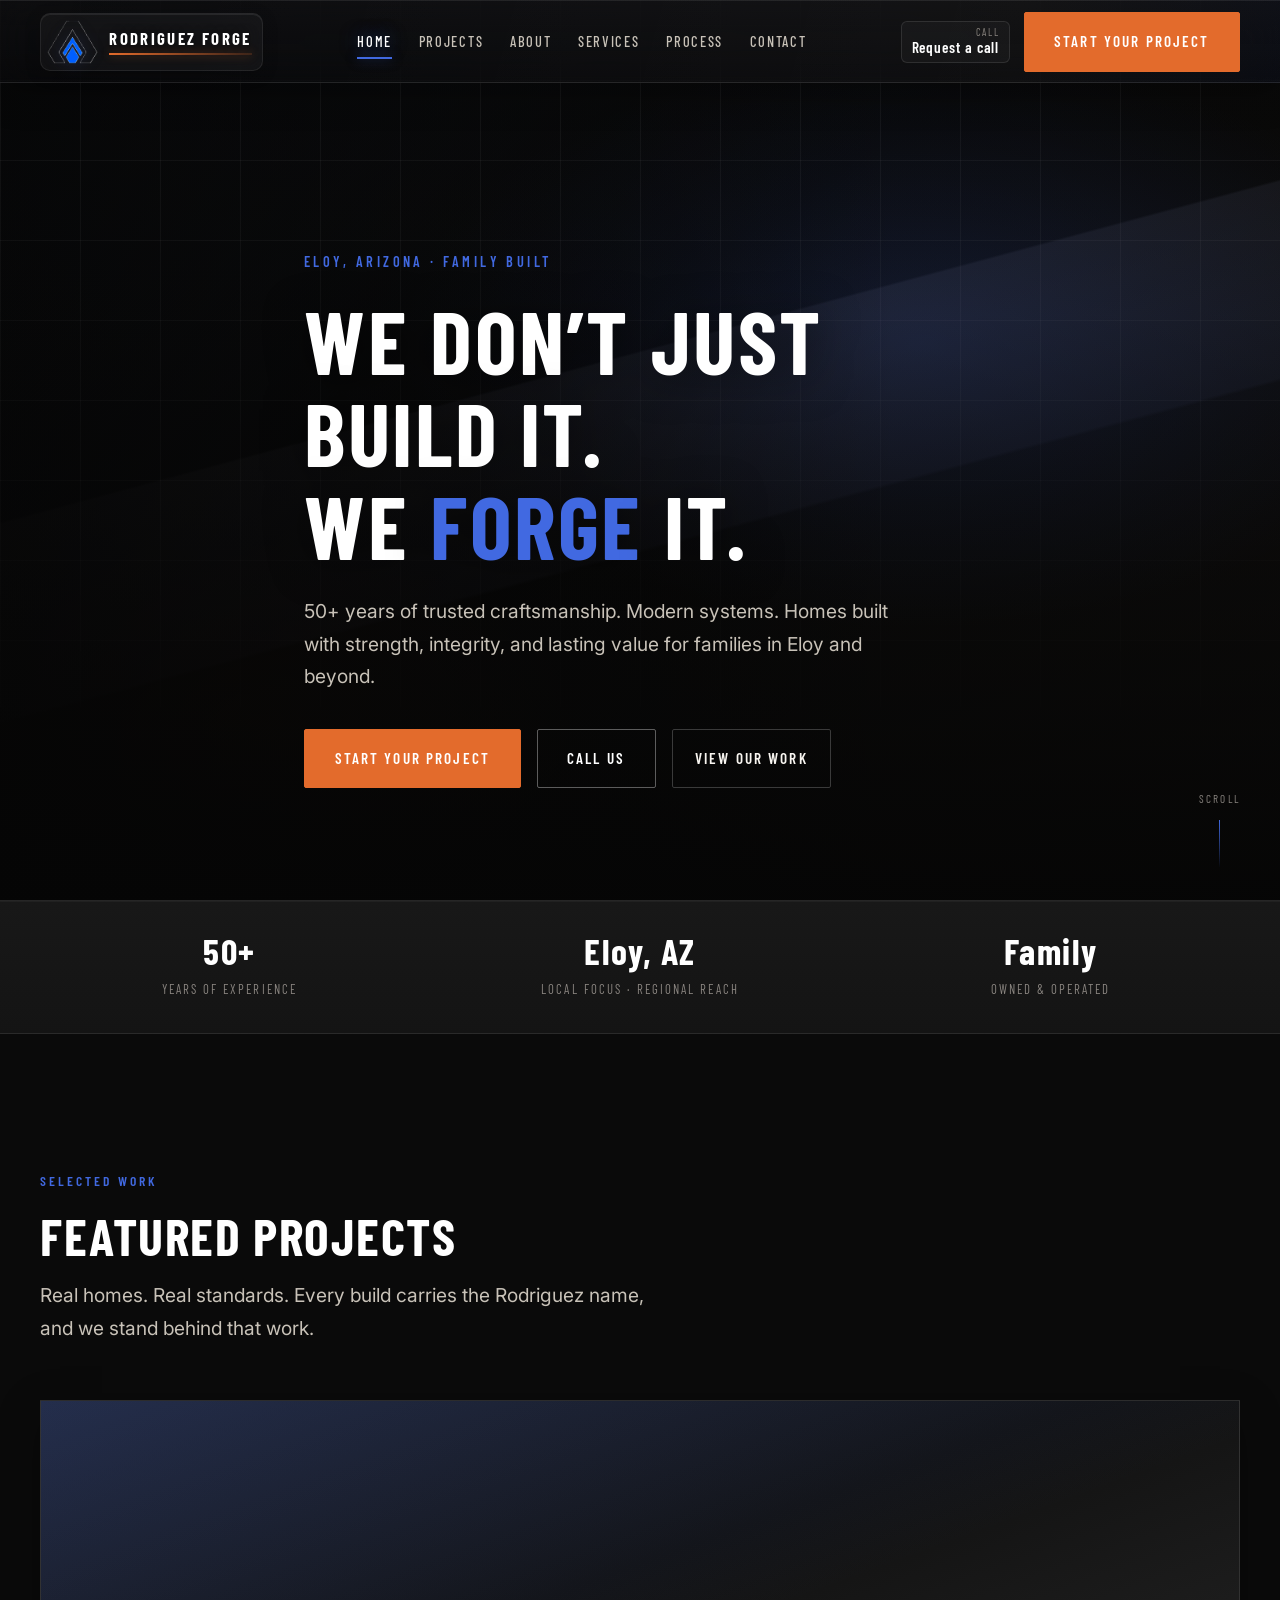
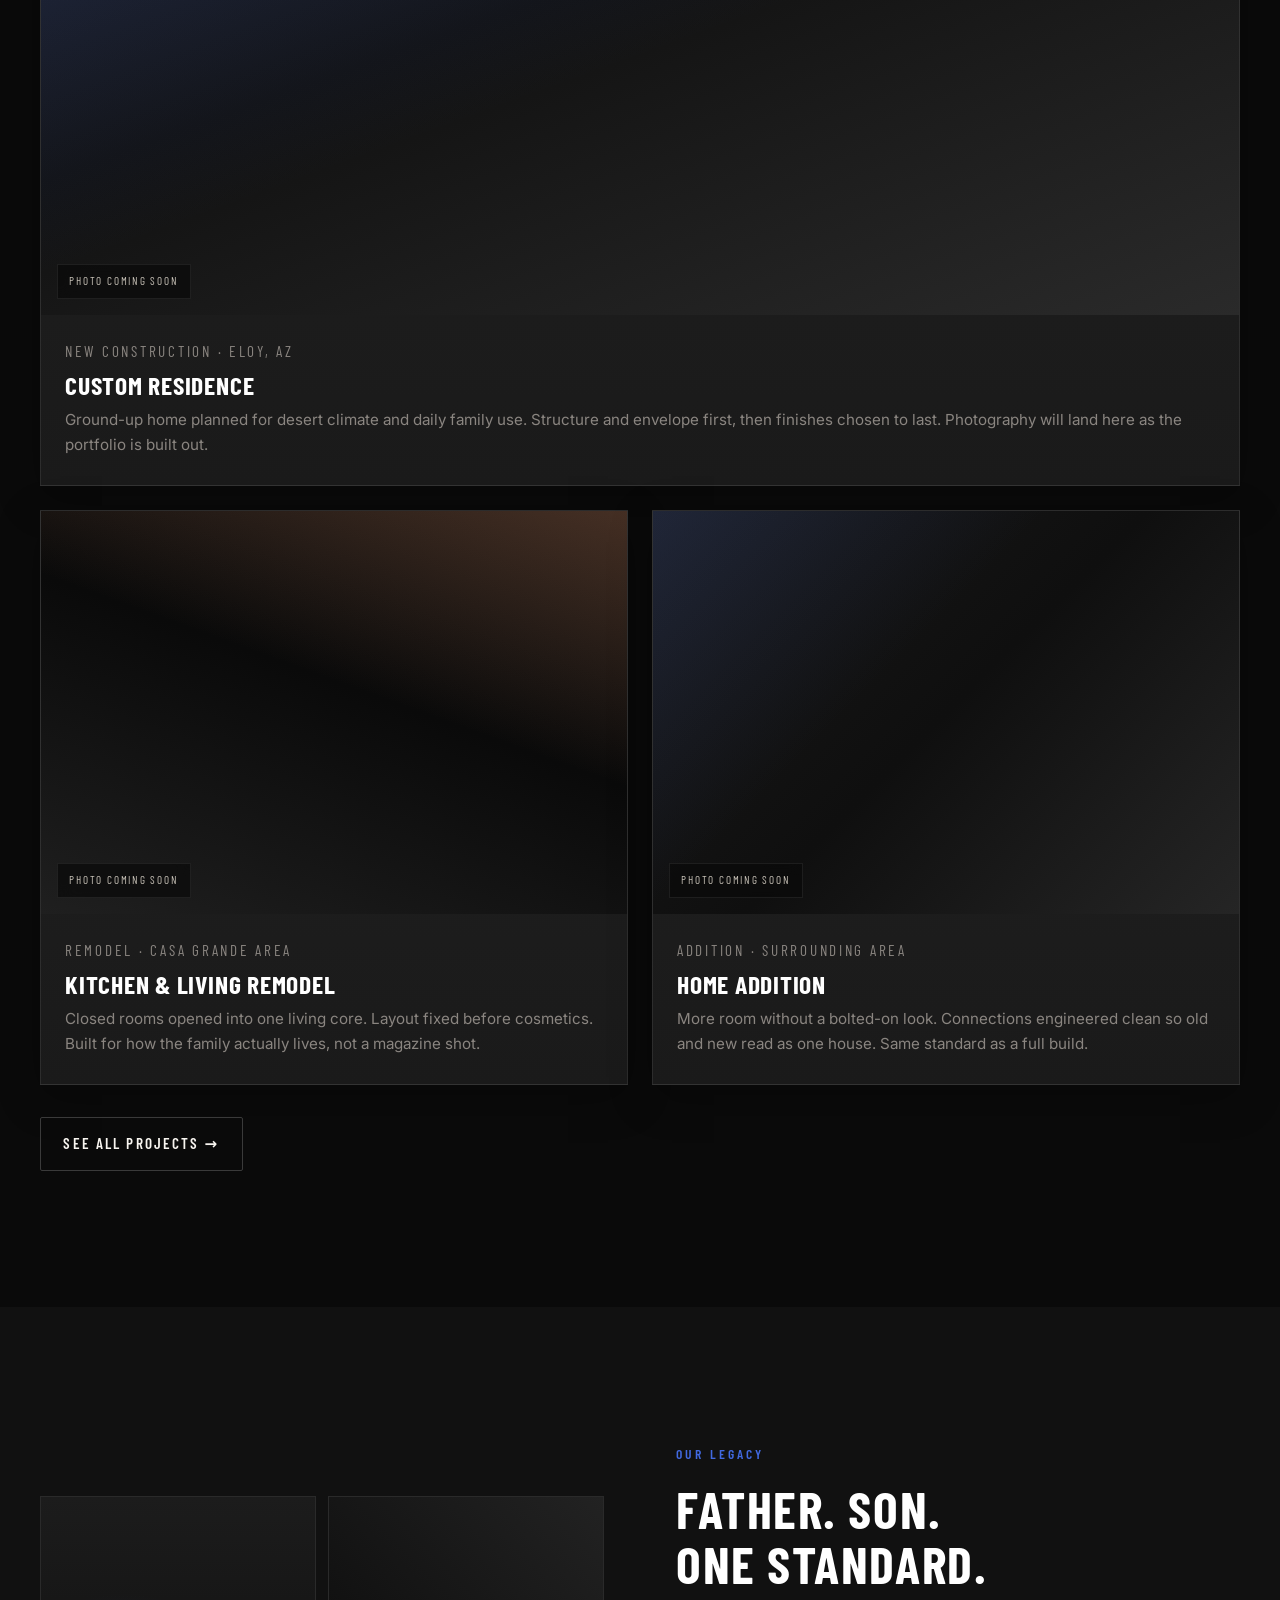
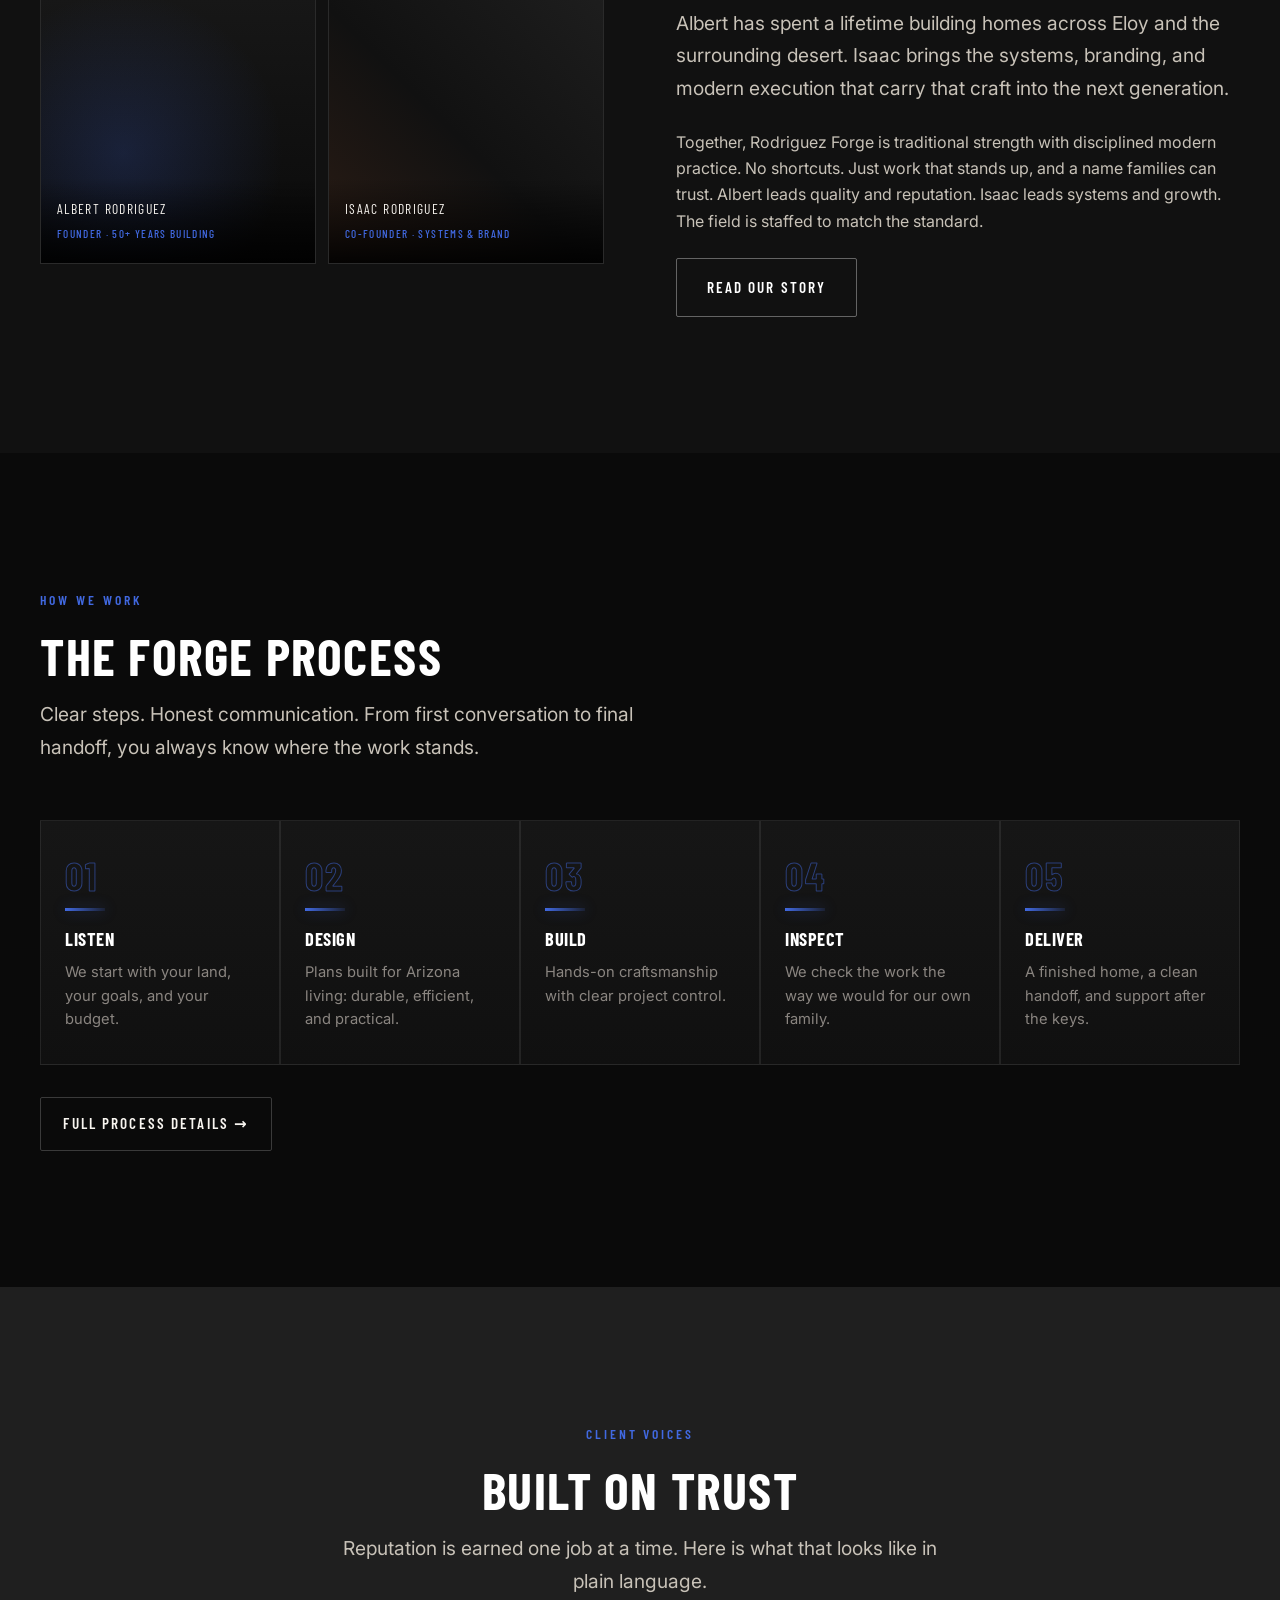
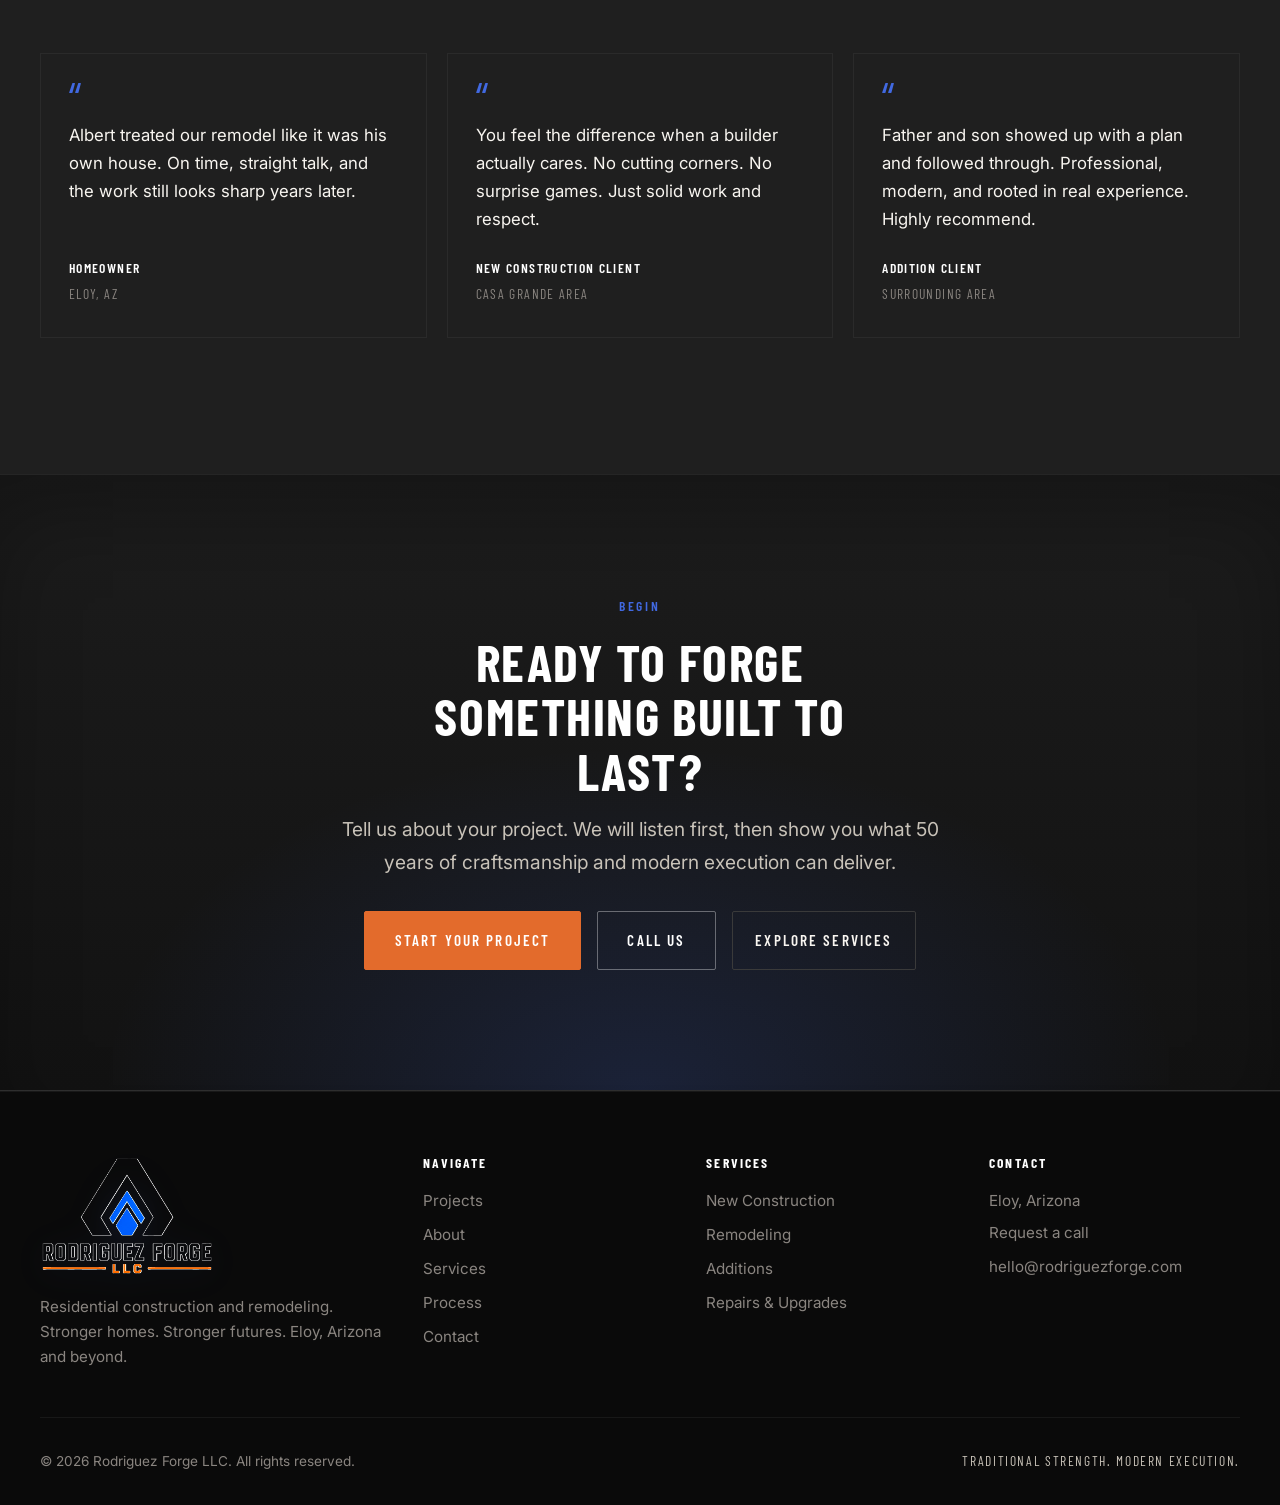
==== commit 661f5c5f: "Strengthen nav, CTAs, visual weight, and contact paths Add Home + Call Us to sticky nav, site-wide p" ====
--- a/index.html
+++ b/index.html
@@ -40,25 +40,33 @@
           <img src="assets/logo/emblem.png" alt="" width="48" height="48" />
           <span class="nav__logo-text">Rodriguez Forge</span>
         </a>
-        <nav class="nav__links" aria-label="Primary">
+                <nav class="nav__links" aria-label="Primary">
+          <a href="index.html" data-nav>Home</a>
           <a href="projects.html" data-nav>Projects</a>
           <a href="about.html" data-nav>About</a>
           <a href="services.html" data-nav>Services</a>
           <a href="process.html" data-nav>Process</a>
           <a href="contact.html" data-nav>Contact</a>
         </nav>
-        <a class="btn btn--primary nav__cta" href="contact.html">Start Your Project</a>
+        <div class="nav__actions">
+          <a class="nav__phone" data-rf="phone-link" href="contact.html" aria-label="Call us">
+            <span class="nav__phone-label">Call</span>
+            <span data-rf="phone">Contact</span>
+          </a>
+          <a class="btn btn--primary nav__cta" href="contact.html">Start Your Project</a>
+        </div>
         <button class="nav__toggle" type="button" aria-label="Open menu" aria-expanded="false">
           <span></span><span></span><span></span>
         </button>
       </div>
-      <nav class="nav__mobile" aria-label="Mobile">
+            <nav class="nav__mobile" aria-label="Mobile">
         <a href="index.html" data-nav>Home</a>
         <a href="projects.html" data-nav>Projects</a>
         <a href="about.html" data-nav>About</a>
         <a href="services.html" data-nav>Services</a>
         <a href="process.html" data-nav>Process</a>
         <a href="contact.html" data-nav>Contact</a>
+        <a class="btn btn--secondary" data-rf="phone-link" href="contact.html">Call Us</a>
         <a class="btn btn--primary" href="contact.html">Start Your Project</a>
       </nav>
     </header>
@@ -82,7 +90,8 @@
           </p>
           <div class="btn-row">
             <a class="btn btn--primary" href="contact.html">Start Your Project</a>
-            <a class="btn btn--secondary" href="projects.html">View Our Work</a>
+            <a class="btn btn--secondary" data-rf="phone-link" href="contact.html">Call Us</a>
+            <a class="btn btn--ghost" href="projects.html">View Our Work</a>
           </div>
         </div>
         <div class="hero__scroll" aria-hidden="true">
@@ -122,33 +131,46 @@
             <article class="project-card reveal">
               <div class="project-card__media">
                 <div class="ph ph--1"></div>
+                <span class="media-frame__badge">Photo coming soon</span>
               </div>
               <div class="project-card__body">
                 <p class="project-card__meta">New Construction · Eloy, AZ</p>
                 <h3>Custom Residence</h3>
-                <p>Full custom home with site-sensitive design and durable materials.</p>
+                <p>
+                  Ground-up home planned for desert climate and daily family use. Structure and
+                  envelope first, then finishes chosen to last. Photography will land here as the
+                  portfolio is built out.
+                </p>
               </div>
               <a class="project-card__link" href="project.html?id=custom-residence" aria-label="View Custom Residence"></a>
             </article>
             <article class="project-card reveal reveal-delay-1">
               <div class="project-card__media">
                 <div class="ph ph--2"></div>
+                <span class="media-frame__badge">Photo coming soon</span>
               </div>
               <div class="project-card__body">
                 <p class="project-card__meta">Remodel · Casa Grande Area</p>
                 <h3>Kitchen & Living Remodel</h3>
-                <p>Whole-home refresh focused on flow, light, and finishes that hold up.</p>
+                <p>
+                  Closed rooms opened into one living core. Layout fixed before cosmetics. Built for
+                  how the family actually lives, not a magazine shot.
+                </p>
               </div>
               <a class="project-card__link" href="project.html?id=kitchen-living" aria-label="View Kitchen and Living Remodel"></a>
             </article>
             <article class="project-card reveal reveal-delay-2">
               <div class="project-card__media">
                 <div class="ph ph--3"></div>
+                <span class="media-frame__badge">Photo coming soon</span>
               </div>
               <div class="project-card__body">
                 <p class="project-card__meta">Addition · Surrounding Area</p>
                 <h3>Home Addition</h3>
-                <p>Seamless expansion with matched structure and careful detailing.</p>
+                <p>
+                  More room without a bolted-on look. Connections engineered clean so old and new
+                  read as one house. Same standard as a full build.
+                </p>
               </div>
               <a class="project-card__link" href="project.html?id=home-addition" aria-label="View Home Addition"></a>
             </article>
@@ -187,7 +209,9 @@
             </p>
             <p>
               Together, Rodriguez Forge is traditional strength with disciplined modern practice.
-              No shortcuts. Just work that stands up, and a name families can trust.
+              No shortcuts. Just work that stands up, and a name families can trust. Albert leads
+              quality and reputation. Isaac leads systems and growth. The field is staffed to match
+              the standard.
             </p>
             <div class="mt-3">
               <a class="btn btn--secondary" href="about.html">Read Our Story</a>
@@ -208,22 +232,27 @@
           </div>
           <div class="process-steps">
             <article class="process-step reveal">
+              <div class="process-step__icon" aria-hidden="true"></div>
               <h3>Listen</h3>
               <p>We start with your land, your goals, and your budget.</p>
             </article>
             <article class="process-step reveal reveal-delay-1">
+              <div class="process-step__icon" aria-hidden="true"></div>
               <h3>Design</h3>
               <p>Plans built for Arizona living: durable, efficient, and practical.</p>
             </article>
             <article class="process-step reveal reveal-delay-2">
+              <div class="process-step__icon" aria-hidden="true"></div>
               <h3>Build</h3>
               <p>Hands-on craftsmanship with clear project control.</p>
             </article>
             <article class="process-step reveal reveal-delay-3">
+              <div class="process-step__icon" aria-hidden="true"></div>
               <h3>Inspect</h3>
               <p>We check the work the way we would for our own family.</p>
             </article>
             <article class="process-step reveal reveal-delay-4">
+              <div class="process-step__icon" aria-hidden="true"></div>
               <h3>Deliver</h3>
               <p>A finished home, a clean handoff, and support after the keys.</p>
             </article>
@@ -288,7 +317,8 @@
           </p>
           <div class="btn-row">
             <a class="btn btn--primary" href="contact.html">Start Your Project</a>
-            <a class="btn btn--secondary" href="services.html">Explore Services</a>
+            <a class="btn btn--secondary" data-rf="phone-link" href="contact.html">Call Us</a>
+            <a class="btn btn--ghost" href="services.html">Explore Services</a>
           </div>
         </div>
       </section>
@@ -322,7 +352,8 @@
           <div class="footer-col">
             <h4>Contact</h4>
             <p>Eloy, Arizona</p>
-            <p><a href="mailto:hello@rodriguezforge.com">hello@rodriguezforge.com</a></p>
+            <p><a data-rf="phone-link" href="contact.html"><span data-rf="phone">Request a call</span></a></p>
+            <p><a data-rf="email-link" href="mailto:hello@rodriguezforge.com"><span data-rf="email">hello@rodriguezforge.com</span></a></p>
           </div>
         </div>
         <div class="footer-bottom">
@@ -332,6 +363,7 @@
       </div>
     </footer>
 
+    <script src="js/site-config.js"></script>
     <script src="js/main.js"></script>
   </body>
 </html>
--- a/css/styles.css
+++ b/css/styles.css
@@ -23,11 +23,12 @@
   --font-display: "Barlow Condensed", "Oswald", system-ui, sans-serif;
   --font-body: "Inter", system-ui, -apple-system, sans-serif;
 
-  --nav-h: 80px;
+  --nav-h: 84px;
   --container: 1200px;
   --container-wide: 1400px;
   --ease: cubic-bezier(0.22, 1, 0.36, 1);
   --radius: 2px;
+  --section-y: clamp(5rem, 11vw, 8.5rem);
 }
 
 *,
@@ -138,7 +139,7 @@
 }
 
 .section {
-  padding: clamp(4.5rem, 10vw, 7.5rem) 0;
+  padding: var(--section-y) 0;
 }
 
 .section-head {
@@ -565,8 +566,46 @@
   transform: scaleX(1);
 }
 
+.nav__actions {
+  display: none;
+  align-items: center;
+  gap: 0.85rem;
+}
+
+.nav__phone {
+  display: none;
+  flex-direction: column;
+  align-items: flex-end;
+  font-family: var(--font-display);
+  line-height: 1.15;
+  padding: 0.35rem 0.6rem;
+  border-radius: 6px;
+  border: 1px solid rgba(255, 255, 255, 0.1);
+  background: rgba(255, 255, 255, 0.03);
+  transition: border-color 0.25s, box-shadow 0.25s, color 0.25s;
+}
+
+.nav__phone-label {
+  font-size: 0.65rem;
+  letter-spacing: 0.16em;
+  text-transform: uppercase;
+  color: var(--muted);
+}
+
+.nav__phone [data-rf="phone"] {
+  font-size: 0.95rem;
+  font-weight: 600;
+  letter-spacing: 0.06em;
+  color: var(--white);
+}
+
+.nav__phone:hover {
+  border-color: rgba(65, 105, 225, 0.45);
+  box-shadow: 0 0 18px rgba(65, 105, 225, 0.2);
+}
+
 .nav__cta {
-  display: none;
+  display: inline-flex;
 }
 
 .nav__toggle {
@@ -637,13 +676,26 @@
 }
 
 @media (min-width: 960px) {
-  .nav__links,
-  .nav__cta {
+  .nav__links {
+    display: flex;
+  }
+
+  .nav__actions {
+    display: flex;
+  }
+
+  .nav__phone {
     display: flex;
   }
 
   .nav__toggle {
     display: none;
+  }
+}
+
+@media (min-width: 1100px) {
+  .nav__links {
+    gap: 1.65rem;
   }
 }
 
@@ -667,10 +719,57 @@
   position: absolute;
   inset: 0;
   background:
-    linear-gradient(180deg, rgba(10, 10, 10, 0.55) 0%, rgba(10, 10, 10, 0.35) 40%, rgba(10, 10, 10, 0.92) 100%),
-    linear-gradient(90deg, rgba(10, 10, 10, 0.7) 0%, transparent 55%),
-    radial-gradient(ellipse 80% 60% at 70% 40%, rgba(65, 105, 225, 0.15), transparent 60%),
-    linear-gradient(145deg, #1a1a1a 0%, #0a0a0a 50%, #151515 100%);
+    linear-gradient(180deg, rgba(5, 5, 5, 0.45) 0%, rgba(5, 5, 5, 0.2) 35%, rgba(5, 5, 5, 0.94) 100%),
+    linear-gradient(90deg, rgba(5, 5, 5, 0.82) 0%, rgba(5, 5, 5, 0.35) 48%, transparent 70%),
+    radial-gradient(ellipse 70% 55% at 72% 38%, rgba(65, 105, 225, 0.22), transparent 58%),
+    radial-gradient(ellipse 50% 40% at 20% 80%, rgba(227, 107, 44, 0.08), transparent 50%),
+    /* Architectural massing silhouettes until real photos arrive */
+    linear-gradient(165deg, transparent 42%, rgba(30, 30, 34, 0.95) 42.2%, rgba(22, 22, 26, 0.98) 58%, transparent 58.3%),
+    linear-gradient(145deg, #141820 0%, #0a0a0a 42%, #12100e 100%);
+}
+
+.hero__content {
+  max-width: 42rem;
+  padding: 1.5rem 0 2rem;
+}
+
+.hero h1 {
+  text-shadow: 0 4px 40px rgba(0, 0, 0, 0.55);
+}
+
+.hero .btn-row {
+  margin-top: 0.25rem;
+}
+
+/* Photo frame ready for real images */
+.media-frame {
+  position: relative;
+  overflow: hidden;
+  background: var(--steel);
+  border: 1px solid rgba(255, 255, 255, 0.07);
+  box-shadow: 0 24px 60px rgba(0, 0, 0, 0.45);
+}
+
+.media-frame img {
+  width: 100%;
+  height: 100%;
+  object-fit: cover;
+}
+
+.media-frame__badge {
+  position: absolute;
+  left: 1rem;
+  bottom: 1rem;
+  z-index: 2;
+  font-family: var(--font-display);
+  font-size: 0.7rem;
+  letter-spacing: 0.16em;
+  text-transform: uppercase;
+  color: var(--warm-muted);
+  background: rgba(10, 10, 10, 0.72);
+  border: 1px solid rgba(255, 255, 255, 0.08);
+  padding: 0.45rem 0.7rem;
+  backdrop-filter: blur(8px);
 }
 
 /* Living grid — opacity only (no scale) so traces stay locked to lines */
@@ -782,7 +881,7 @@
 .hero__content {
   position: relative;
   z-index: 1;
-  max-width: 48rem;
+  max-width: 42rem;
 }
 
 .hero__tagline {
@@ -860,9 +959,10 @@
 
 /* Trust bar */
 .trust-bar {
-  background: var(--steel);
-  border-block: 1px solid rgba(255, 255, 255, 0.06);
-  padding: 1.75rem 0;
+  background: linear-gradient(180deg, #181818 0%, #141414 100%);
+  border-block: 1px solid rgba(255, 255, 255, 0.08);
+  padding: 2rem 0;
+  box-shadow: inset 0 1px 0 rgba(255, 255, 255, 0.04);
 }
 
 .trust-bar__grid {
@@ -927,9 +1027,10 @@
 
 .project-card {
   position: relative;
-  background: var(--steel);
+  background: linear-gradient(180deg, #222222 0%, #1a1a1a 100%);
   overflow: hidden;
-  border: 1px solid rgba(255, 255, 255, 0.05);
+  border: 1px solid rgba(255, 255, 255, 0.08);
+  box-shadow: 0 12px 40px rgba(0, 0, 0, 0.28);
   transition: border-color 0.35s var(--ease), transform 0.35s var(--ease),
     box-shadow 0.35s var(--ease);
 }
@@ -940,7 +1041,7 @@
   box-shadow:
     0 0 0 1px rgba(65, 105, 225, 0.25),
     0 0 32px rgba(65, 105, 225, 0.2),
-    0 16px 40px rgba(0, 0, 0, 0.35);
+    0 20px 48px rgba(0, 0, 0, 0.45);
 }
 
 .project-card__media {
@@ -1141,15 +1242,15 @@
 
 .process-step {
   position: relative;
-  padding: 2rem 1.5rem;
-  border: 1px solid rgba(255, 255, 255, 0.06);
-  background: var(--black-2);
+  padding: 2.15rem 1.5rem 2rem;
+  border: 1px solid rgba(255, 255, 255, 0.08);
+  background: linear-gradient(180deg, #161616 0%, #101010 100%);
   transition: background 0.3s var(--ease), border-color 0.3s var(--ease),
     box-shadow 0.3s var(--ease);
 }
 
 .process-step:hover {
-  background: var(--steel);
+  background: linear-gradient(180deg, #1f1f1f 0%, #161616 100%);
   border-color: rgba(65, 105, 225, 0.45);
   box-shadow: 0 0 28px rgba(65, 105, 225, 0.15), inset 0 0 0 1px rgba(65, 105, 225, 0.1);
 }
@@ -1164,8 +1265,16 @@
   color: transparent;
   -webkit-text-stroke: 1px rgba(65, 105, 225, 0.5);
   display: block;
-  margin-bottom: 1.25rem;
+  margin-bottom: 0.85rem;
   line-height: 1;
+}
+
+.process-step__icon {
+  width: 40px;
+  height: 3px;
+  margin-bottom: 1.15rem;
+  background: linear-gradient(90deg, var(--blue), rgba(65, 105, 225, 0.15));
+  box-shadow: 0 0 14px rgba(65, 105, 225, 0.35);
 }
 
 .process-step h3 {
@@ -1242,11 +1351,42 @@
 /* CTA band */
 .cta-band {
   position: relative;
-  padding: clamp(4.5rem, 10vw, 7rem) 0;
-  background: var(--steel);
-  border-block: 1px solid rgba(255, 255, 255, 0.06);
+  padding: clamp(5rem, 11vw, 7.5rem) 0;
+  background: linear-gradient(180deg, #1c1c1c 0%, #121212 100%);
+  border-block: 1px solid rgba(255, 255, 255, 0.08);
   overflow: hidden;
   text-align: center;
+  box-shadow: inset 0 40px 80px rgba(0, 0, 0, 0.25);
+}
+
+/* Local strip under contact / CTAs */
+.local-strip {
+  display: flex;
+  flex-wrap: wrap;
+  gap: 1.25rem 2rem;
+  margin-top: 1.75rem;
+  padding-top: 1.5rem;
+  border-top: 1px solid rgba(255, 255, 255, 0.08);
+}
+
+.local-strip strong {
+  display: block;
+  font-family: var(--font-display);
+  font-size: 0.72rem;
+  letter-spacing: 0.16em;
+  text-transform: uppercase;
+  color: var(--blue);
+  margin-bottom: 0.3rem;
+}
+
+.local-strip a,
+.local-strip span {
+  color: var(--warm);
+  font-size: 1.05rem;
+}
+
+.local-strip a:hover {
+  color: var(--white);
 }
 
 .cta-band::before {
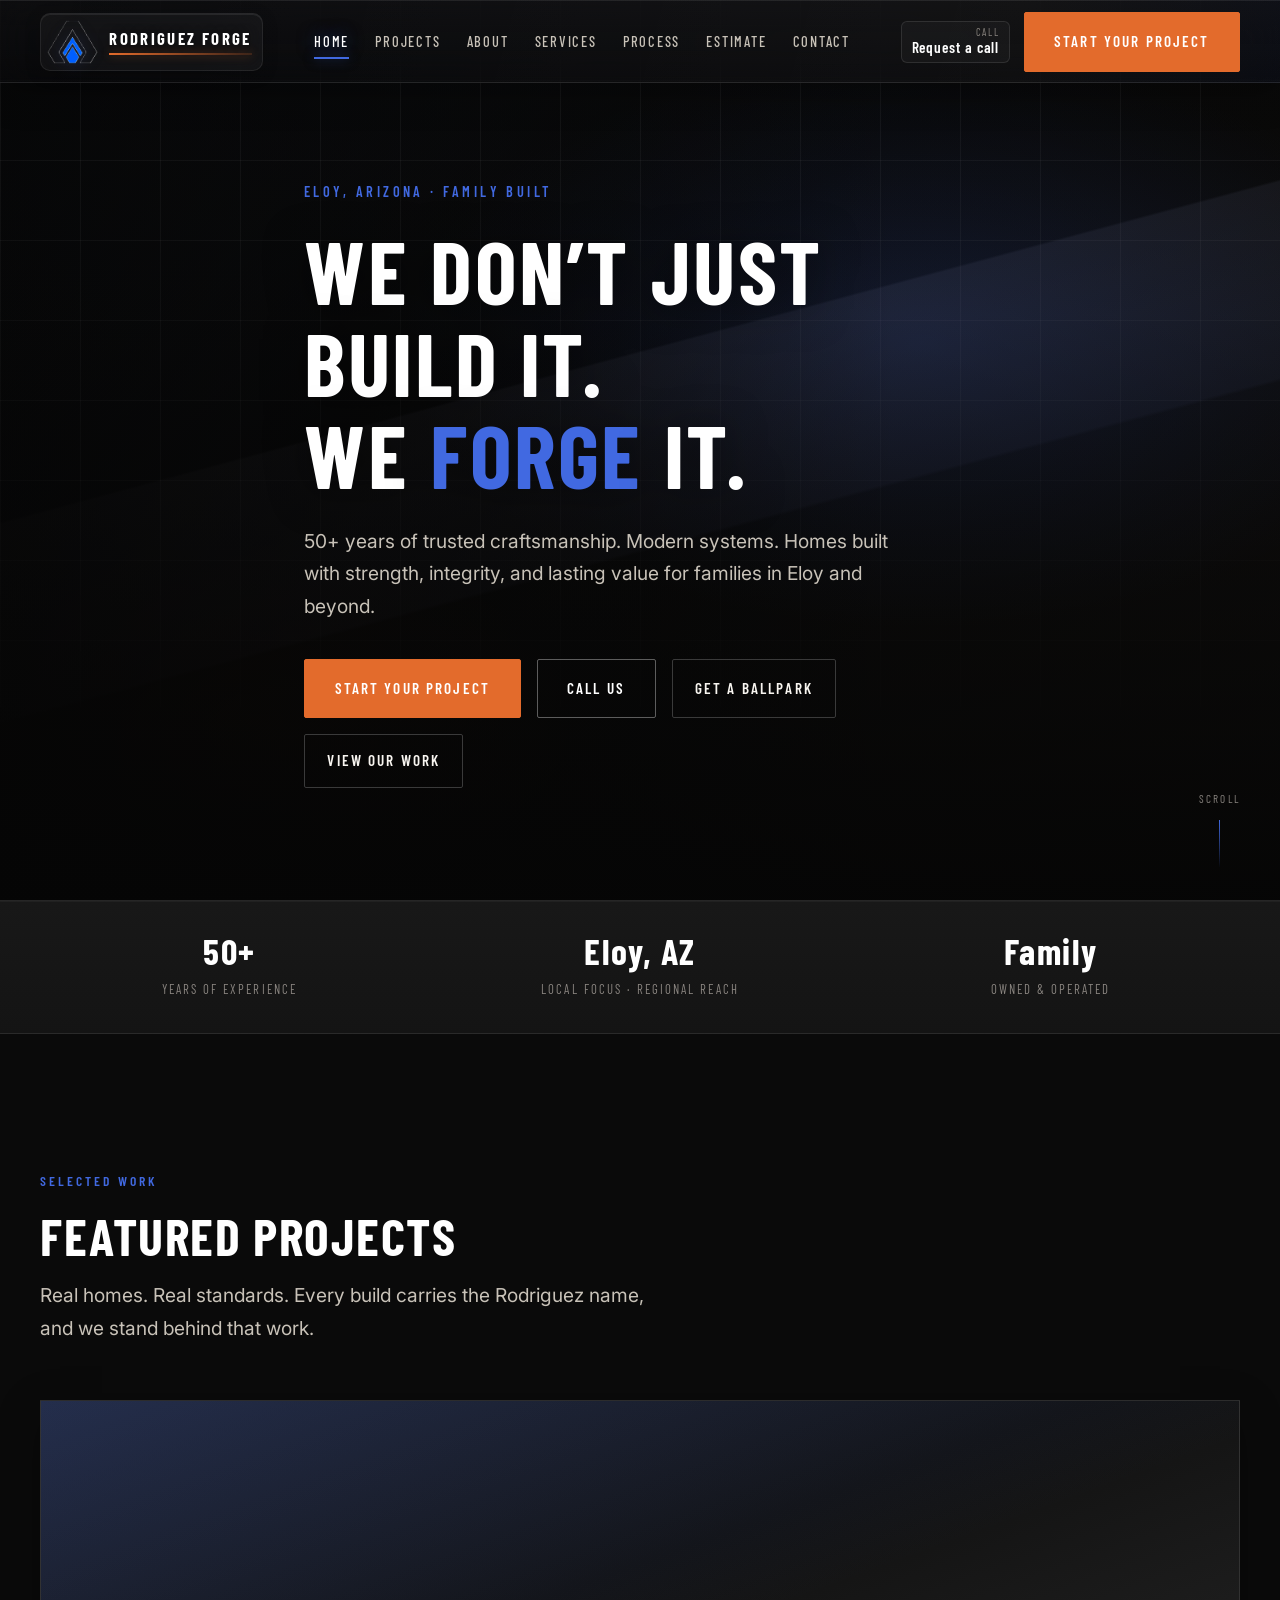
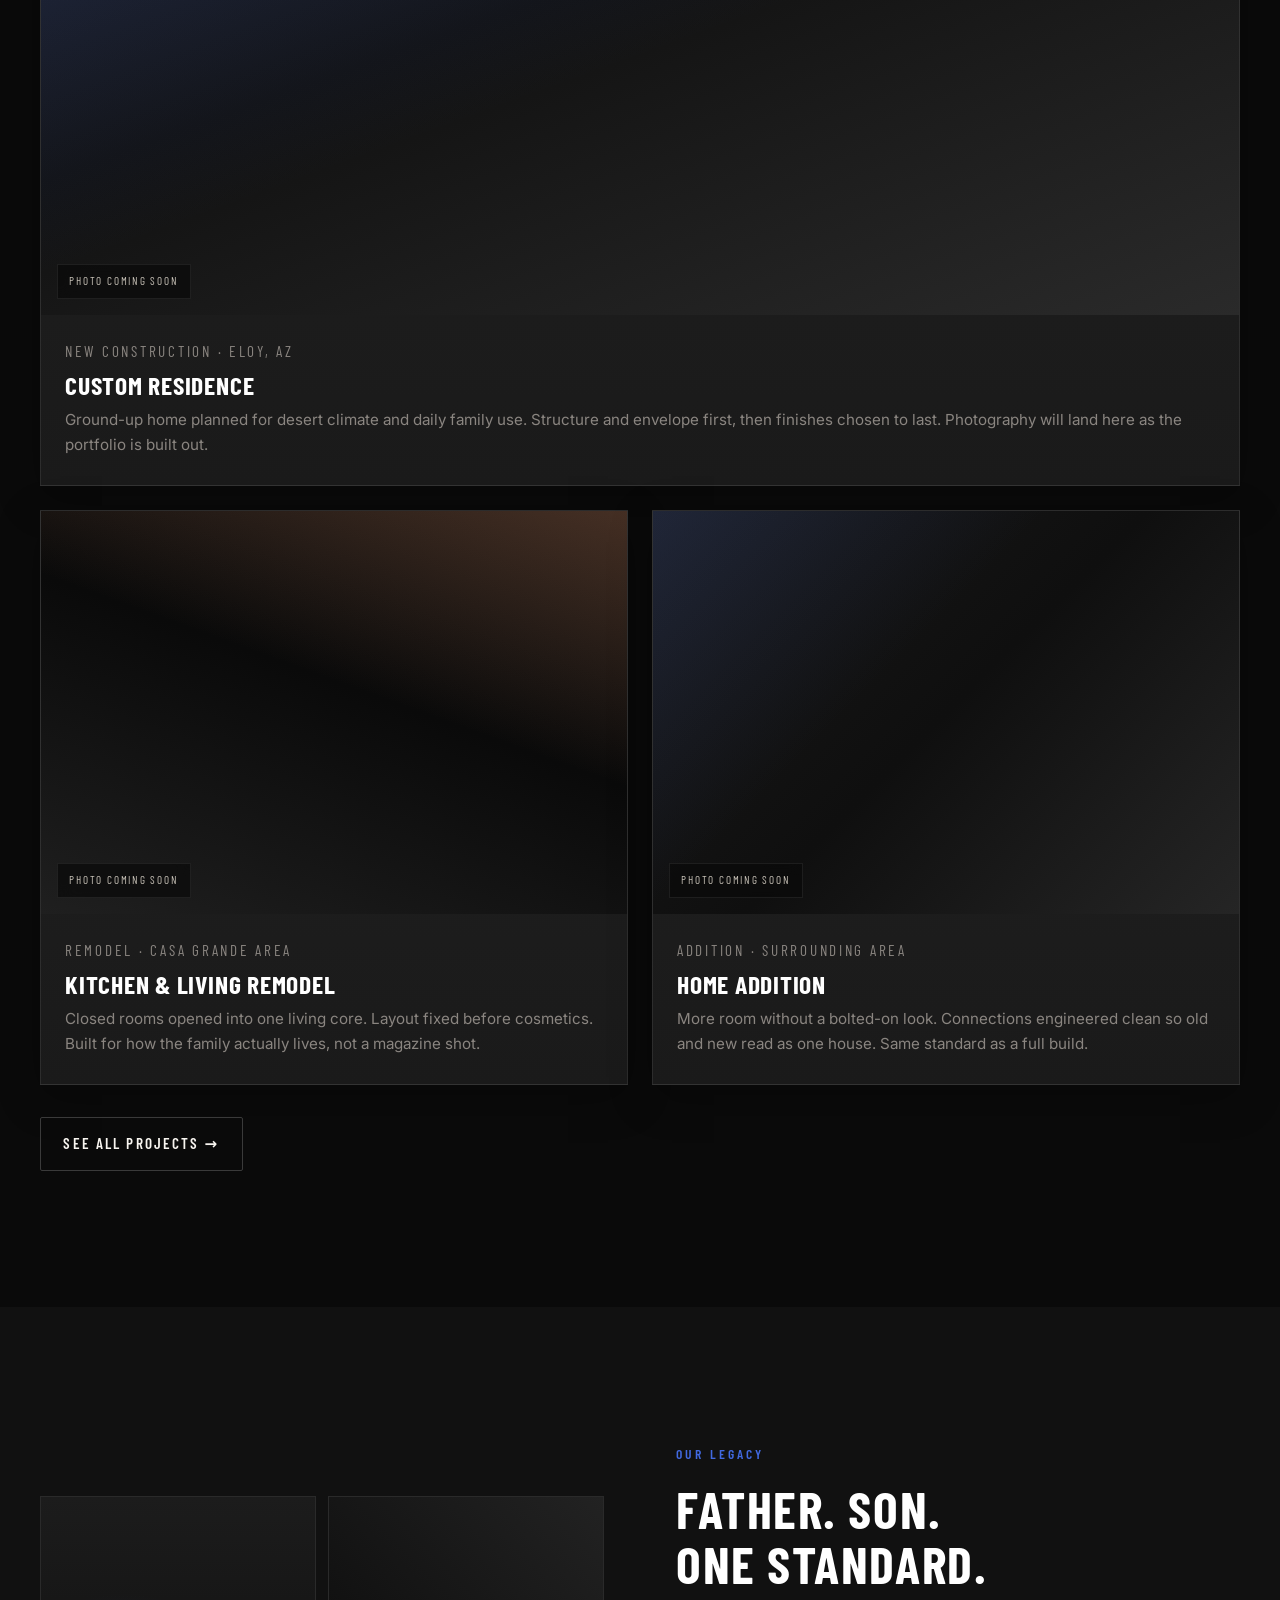
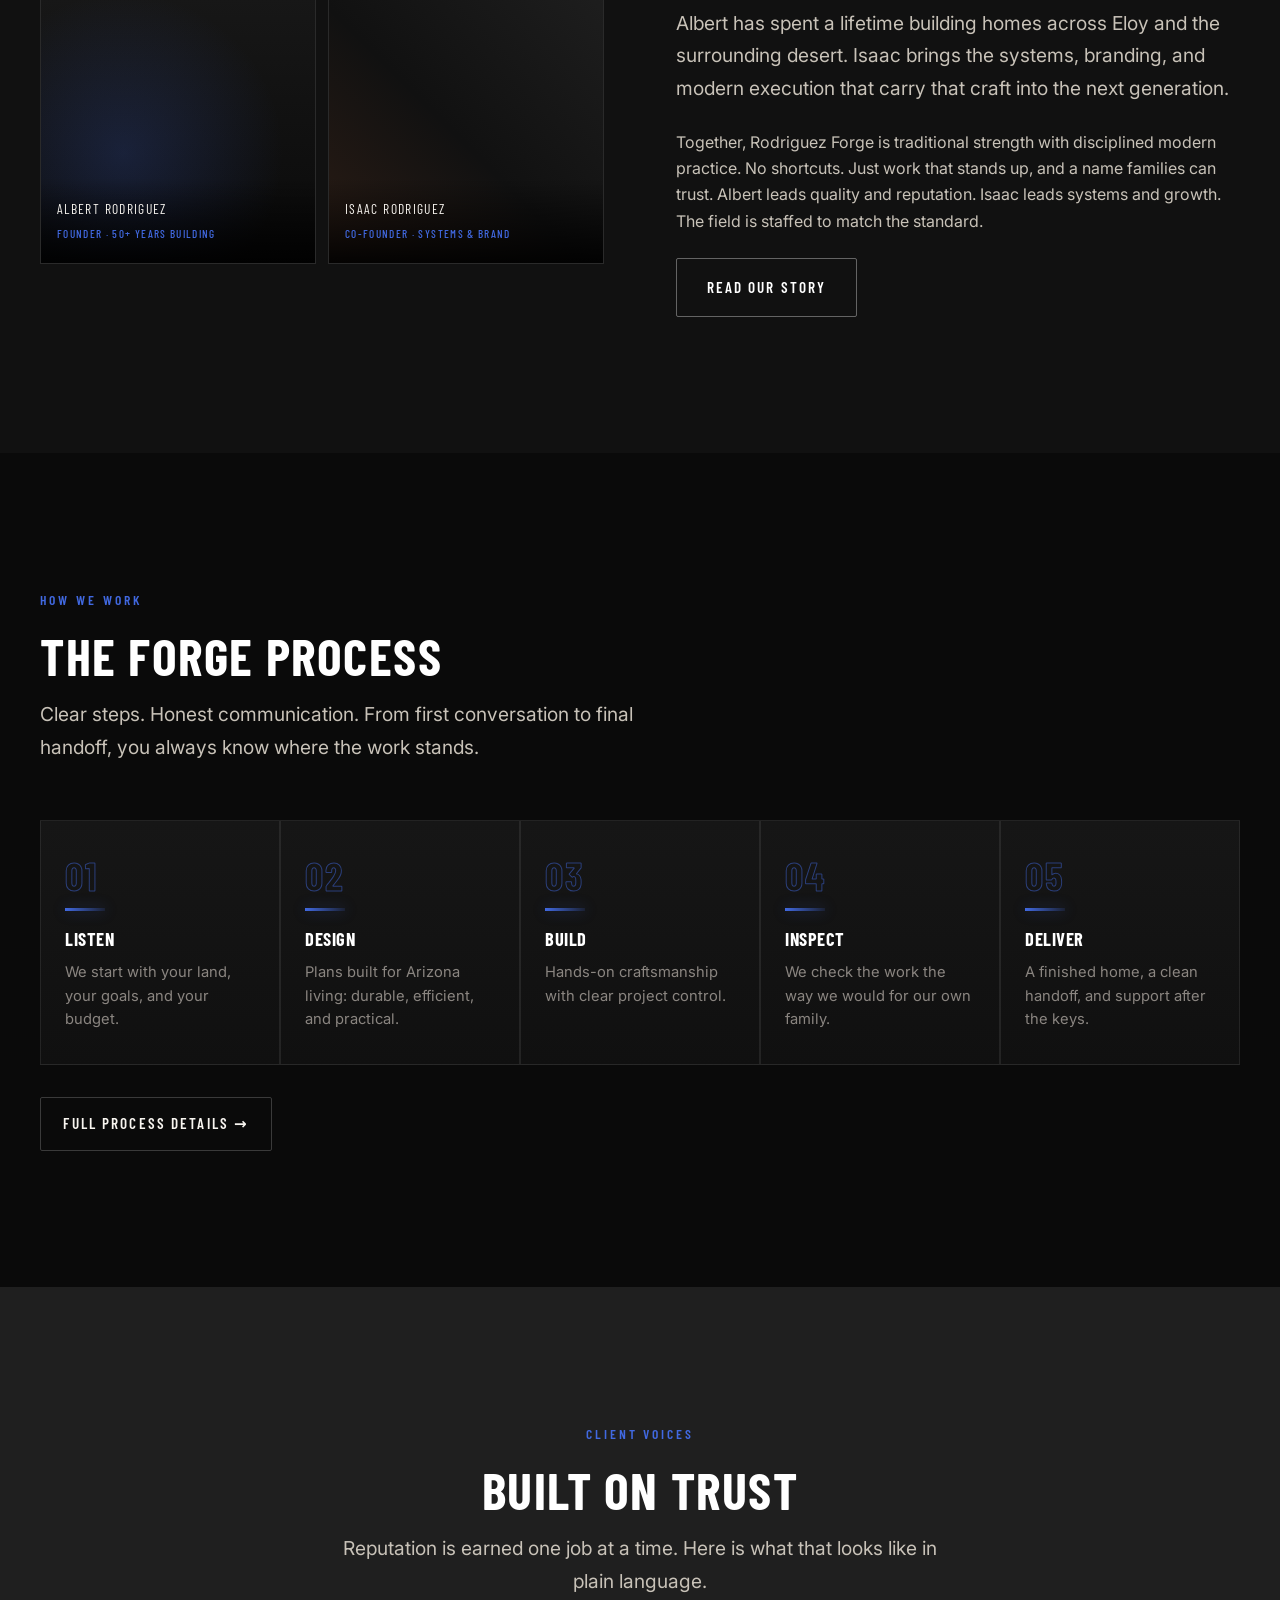
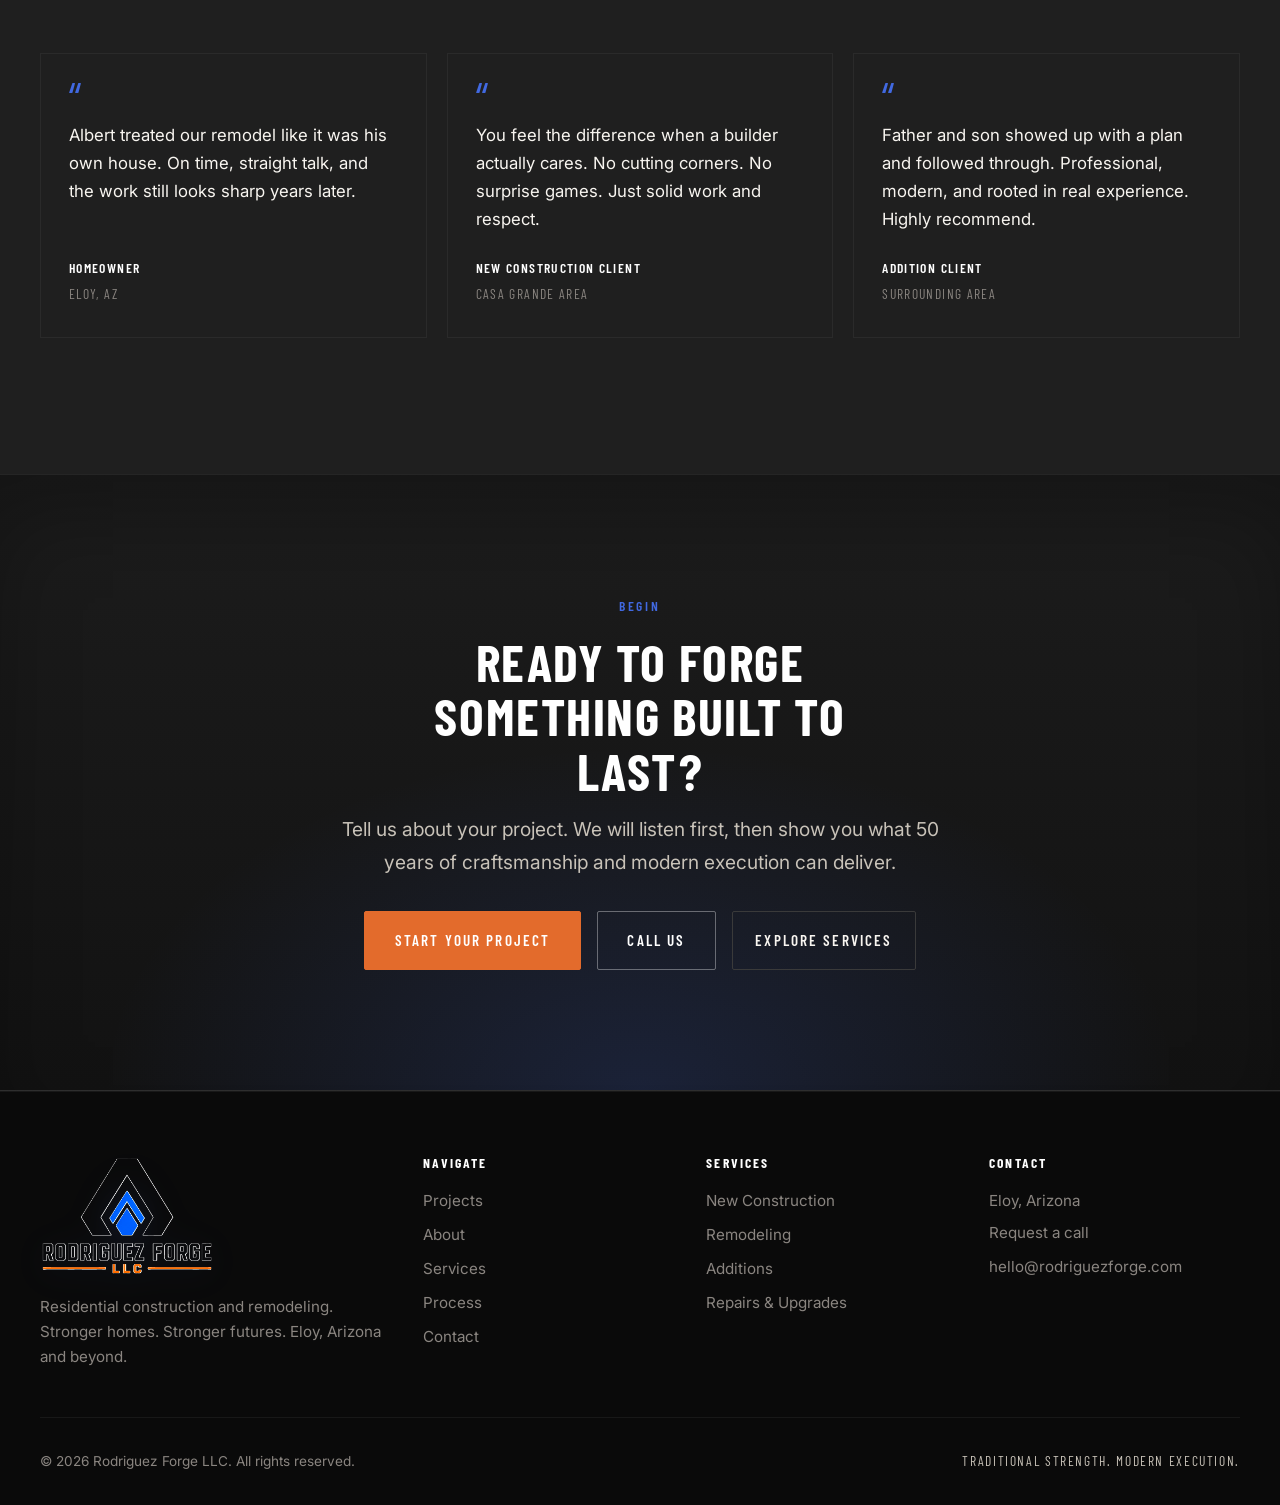
==== commit 5954990d: "Add Estimate to menu and homepage" ====
--- a/index.html
+++ b/index.html
@@ -46,6 +46,7 @@
           <a href="about.html" data-nav>About</a>
           <a href="services.html" data-nav>Services</a>
           <a href="process.html" data-nav>Process</a>
+          <a href="estimate.html" data-nav>Estimate</a>
           <a href="contact.html" data-nav>Contact</a>
         </nav>
         <div class="nav__actions">
@@ -65,6 +66,7 @@
         <a href="about.html" data-nav>About</a>
         <a href="services.html" data-nav>Services</a>
         <a href="process.html" data-nav>Process</a>
+        <a href="estimate.html" data-nav>Estimate</a>
         <a href="contact.html" data-nav>Contact</a>
         <a class="btn btn--secondary" data-rf="phone-link" href="contact.html">Call Us</a>
         <a class="btn btn--primary" href="contact.html">Start Your Project</a>
@@ -91,6 +93,7 @@
           <div class="btn-row">
             <a class="btn btn--primary" href="contact.html">Start Your Project</a>
             <a class="btn btn--secondary" data-rf="phone-link" href="contact.html">Call Us</a>
+            <a class="btn btn--ghost" href="estimate.html">Get a Ballpark</a>
             <a class="btn btn--ghost" href="projects.html">View Our Work</a>
           </div>
         </div>
--- a/css/styles.css
+++ b/css/styles.css
@@ -1802,6 +1802,66 @@
   font-size: 0.95rem;
 }
 
+/* Team grid (About) */
+.team-grid {
+  display: grid;
+  grid-template-columns: 1fr;
+  gap: 1.5rem;
+}
+
+@media (min-width: 800px) {
+  .team-grid {
+    grid-template-columns: repeat(3, 1fr);
+    gap: 1.35rem;
+  }
+}
+
+.team-card {
+  background: linear-gradient(180deg, #1c1c1c 0%, #141414 100%);
+  border: 1px solid rgba(255, 255, 255, 0.08);
+  overflow: hidden;
+  transition: border-color 0.3s var(--ease), box-shadow 0.3s var(--ease),
+    transform 0.3s var(--ease);
+}
+
+.team-card:hover {
+  border-color: rgba(65, 105, 225, 0.4);
+  box-shadow: 0 16px 40px rgba(0, 0, 0, 0.35), 0 0 28px rgba(65, 105, 225, 0.12);
+  transform: translateY(-3px);
+}
+
+.team-card__media {
+  aspect-ratio: 4 / 5;
+  position: relative;
+  overflow: hidden;
+  background: var(--steel-2);
+}
+
+.team-card__body {
+  padding: 1.5rem 1.4rem 1.75rem;
+}
+
+.team-card__role {
+  font-family: var(--font-display);
+  font-size: 0.75rem;
+  letter-spacing: 0.16em;
+  text-transform: uppercase;
+  color: var(--blue);
+  margin-bottom: 0.45rem;
+  display: block;
+}
+
+.team-card h3 {
+  font-size: 1.35rem;
+  margin-bottom: 0.85rem;
+}
+
+.team-card p {
+  color: var(--muted);
+  font-size: 0.95rem;
+  line-height: 1.65;
+}
+
 /* Timeline */
 .timeline {
   position: relative;
